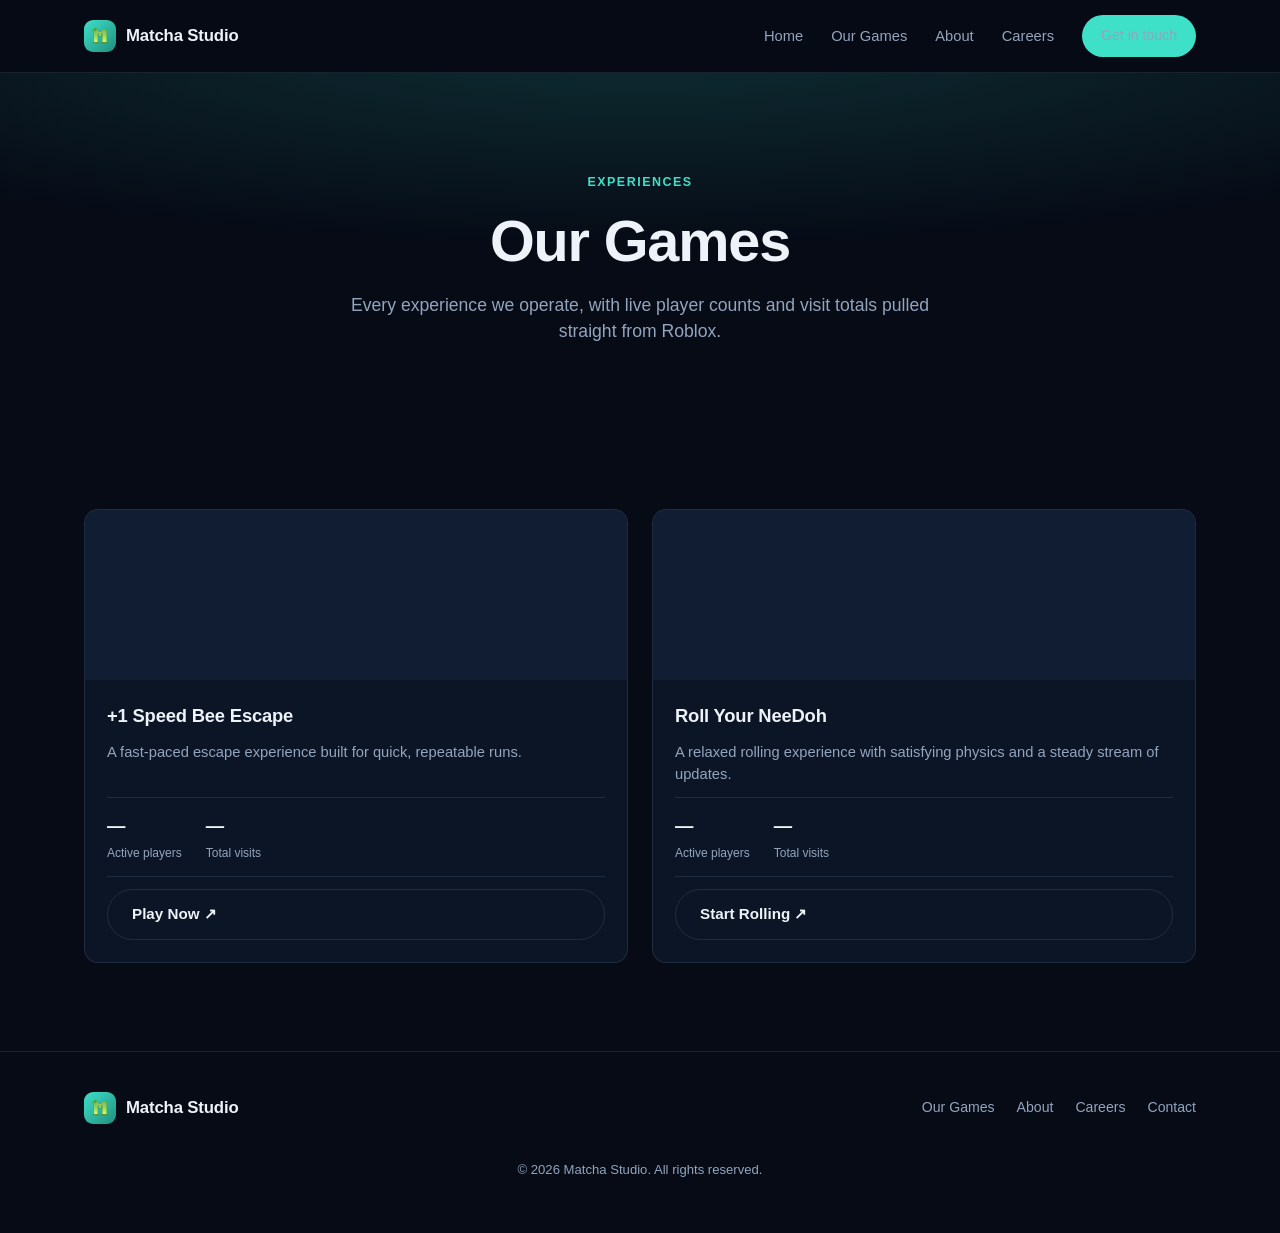
==== experiences.html @ d39cd4ac "Add files via upload" ====
<!DOCTYPE html>
<html lang="en">
<head>
<meta charset="UTF-8" />
<meta name="viewport" content="width=device-width, initial-scale=1" />
<title>Our Games — Matcha Studio</title>
<link rel="stylesheet" href="css/style.css" />
</head>
<body>

<nav class="navbar">
  <div class="container">
    <a href="index.html" class="brand">
      <img src="images/logo.png" class="brand__mark" alt="Matcha Studio logo">
      Matcha Studio
    </a>
    <ul class="nav-links">
      <li><a href="index.html">Home</a></li>
      <li><a href="experiences.html">Our Games</a></li>
      <li><a href="index.html#about">About</a></li>
      <li><a href="index.html#careers">Careers</a></li>
      <li><a href="index.html#contact" class="btn btn--primary">Get in touch</a></li>
    </ul>
    <button class="nav-toggle" aria-label="Toggle menu">☰</button>
  </div>
</nav>

<header class="hero" style="padding-bottom: 40px;">
  <div class="container">
    <span class="eyebrow">Experiences</span>
    <h1>Our Games</h1>
    <p class="lead">Every experience we operate, with live player counts and visit totals pulled straight from Roblox.</p>
  </div>
</header>

<section>
  <div class="container">
    <!-- No number on data-games-grid = show every game in games-config.js -->
    <div class="games-grid" data-games-grid=""></div>
  </div>
</section>

<footer>
  <div class="container">
    <a href="index.html" class="brand">
      <img src="images/logo.png" class="brand__mark" alt="Matcha Studio logo">
      Matcha Studio
    </a>
    <ul class="footer-links">
      <li><a href="experiences.html">Our Games</a></li>
      <li><a href="index.html#about">About</a></li>
      <li><a href="index.html#careers">Careers</a></li>
      <li><a href="index.html#contact">Contact</a></li>
    </ul>
    <p class="footer-note">© 2026 Matcha Studio. All rights reserved.</p>
  </div>
</footer>

<script src="js/games-config.js"></script>
<script src="js/main.js"></script>
</body>
</html>
---- css/style.css ----
:root {
  --bg: #060b16;
  --bg-elevated: #0c1526;
  --border: rgba(148, 180, 220, 0.14);
  --text: #eef3fa;
  --text-muted: #93a4bd;
  --accent: #3ee0c8;
  --accent-dim: #1f8f7f;
  --accent-soft: rgba(62, 224, 200, 0.12);
  --radius: 14px;
  --max-width: 1160px;
  font-size: 16px;
}

* { box-sizing: border-box; }

html { scroll-behavior: smooth; }

body {
  margin: 0;
  background: var(--bg);
  color: var(--text);
  font-family: "Inter", -apple-system, BlinkMacSystemFont, "Segoe UI", sans-serif;
  line-height: 1.5;
}

img { max-width: 100%; display: block; }

a { color: inherit; }

.container {
  max-width: var(--max-width);
  margin: 0 auto;
  padding: 0 24px;
}

/* ---------- Navbar ---------- */

.navbar {
  position: sticky;
  top: 0;
  z-index: 50;
  background: rgba(6, 11, 22, 0.85);
  backdrop-filter: blur(10px);
  border-bottom: 1px solid var(--border);
}

.navbar .container {
  display: flex;
  align-items: center;
  justify-content: space-between;
  height: 72px;
}

.brand {
  display: flex;
  align-items: center;
  gap: 10px;
  font-weight: 700;
  font-size: 1.05rem;
  text-decoration: none;
  letter-spacing: -0.01em;
}

.brand__mark {
  width: 32px;
  height: 32px;
  border-radius: 9px;
  background: linear-gradient(135deg, var(--accent), var(--accent-dim));
  object-fit: cover;
}

.nav-links {
  display: flex;
  align-items: center;
  gap: 28px;
  list-style: none;
  margin: 0;
  padding: 0;
}

.nav-links a {
  text-decoration: none;
  color: var(--text-muted);
  font-size: 0.92rem;
  font-weight: 500;
  transition: color 0.15s ease;
}

.nav-links a:hover { color: var(--text); }

.nav-links .btn { padding: 9px 18px; font-size: 0.88rem; }

.nav-toggle {
  display: none;
  background: none;
  border: 1px solid var(--border);
  border-radius: 8px;
  color: var(--text);
  width: 40px;
  height: 40px;
  font-size: 1.2rem;
  cursor: pointer;
}

/* ---------- Buttons ---------- */

.btn {
  display: inline-flex;
  align-items: center;
  gap: 8px;
  padding: 13px 24px;
  border-radius: 999px;
  font-weight: 600;
  font-size: 0.95rem;
  text-decoration: none;
  border: 1px solid transparent;
  cursor: pointer;
  transition: transform 0.15s ease, opacity 0.15s ease;
}

.btn:hover { transform: translateY(-1px); }

.btn--primary {
  background: var(--accent);
  color: #04211c;
}

.btn--secondary {
  background: transparent;
  border-color: var(--border);
  color: var(--text);
}

.btn--secondary:hover { border-color: var(--accent); }

/* ---------- Hero ---------- */

.hero {
  position: relative;
  padding: 96px 0 64px;
  background:
    radial-gradient(ellipse 80% 60% at 50% -10%, rgba(62, 224, 200, 0.16), transparent),
    var(--bg);
  overflow: hidden;
}

.hero .container {
  position: relative;
  z-index: 1;
  text-align: center;
}

.eyebrow {
  display: inline-block;
  color: var(--accent);
  text-transform: uppercase;
  letter-spacing: 0.12em;
  font-size: 0.78rem;
  font-weight: 700;
  margin-bottom: 18px;
}

.hero h1 {
  font-size: clamp(2.2rem, 5vw, 3.6rem);
  line-height: 1.08;
  letter-spacing: -0.02em;
  margin: 0 0 20px;
}

.hero p.lead {
  max-width: 620px;
  margin: 0 auto 36px;
  color: var(--text-muted);
  font-size: 1.1rem;
}

.hero-ctas {
  display: flex;
  gap: 14px;
  justify-content: center;
  flex-wrap: wrap;
  margin-bottom: 72px;
}

/* ---------- Stats bar ---------- */

.stats-bar {
  display: grid;
  grid-template-columns: repeat(3, 1fr);
  gap: 1px;
  background: var(--border);
  border: 1px solid var(--border);
  border-radius: var(--radius);
  overflow: hidden;
  max-width: 780px;
  margin: 0 auto;
}

.stats-bar__label {
  grid-column: 1 / -1;
  background: var(--bg-elevated);
  padding: 14px 0 6px;
  font-size: 0.78rem;
  text-transform: uppercase;
  letter-spacing: 0.1em;
  color: var(--text-muted);
}

.stat {
  background: var(--bg-elevated);
  padding: 8px 20px 28px;
}

.stat-value {
  display: block;
  font-size: clamp(1.6rem, 4vw, 2.2rem);
  font-weight: 800;
  color: var(--accent);
  letter-spacing: -0.02em;
  min-height: 1.2em;
}

.stat-fade-in { animation: fadeIn 0.5s ease; }

@keyframes fadeIn {
  from { opacity: 0; transform: translateY(4px); }
  to { opacity: 1; transform: translateY(0); }
}

.stat-label {
  display: block;
  font-size: 0.85rem;
  color: var(--text-muted);
  margin-top: 4px;
}

@media (prefers-reduced-motion: reduce) {
  .stat-fade-in { animation: none; }
  html { scroll-behavior: auto; }
}

/* ---------- Section shell ---------- */

section { padding: 88px 0; }

.section-head {
  max-width: 640px;
  margin: 0 auto 48px;
  text-align: center;
}

.section-head .eyebrow { display: block; margin-bottom: 12px; }

.section-head h2 {
  font-size: clamp(1.8rem, 3.4vw, 2.4rem);
  letter-spacing: -0.01em;
  margin: 0 0 14px;
}

.section-head p {
  color: var(--text-muted);
  font-size: 1.02rem;
}

/* ---------- Game cards ---------- */

.games-grid {
  display: grid;
  grid-template-columns: repeat(auto-fit, minmax(300px, 1fr));
  gap: 24px;
}

.game-card {
  background: var(--bg-elevated);
  border: 1px solid var(--border);
  border-radius: var(--radius);
  overflow: hidden;
  display: flex;
  flex-direction: column;
  transition: border-color 0.15s ease, transform 0.15s ease;
}

.game-card:hover {
  border-color: var(--accent);
  transform: translateY(-3px);
}

.game-card__image {
  height: 170px;
  background-size: cover;
  background-position: center;
  background-color: #101d33;
}

.game-card__body {
  padding: 22px;
  display: flex;
  flex-direction: column;
  gap: 12px;
  flex: 1;
}

.game-card__body h3 {
  margin: 0;
  font-size: 1.15rem;
  letter-spacing: -0.01em;
}

.game-card__body p {
  margin: 0;
  color: var(--text-muted);
  font-size: 0.92rem;
  flex: 1;
}

.game-card__stats {
  display: flex;
  gap: 24px;
  padding: 14px 0;
  border-top: 1px solid var(--border);
  border-bottom: 1px solid var(--border);
}

.game-card__stats .stat-value {
  font-size: 1.15rem;
  color: var(--text);
}

.game-card__stats .stat-label {
  font-size: 0.75rem;
}

.section-cta { text-align: center; margin-top: 44px; }

/* ---------- About / services grid ---------- */

.cards-grid {
  display: grid;
  grid-template-columns: repeat(auto-fit, minmax(240px, 1fr));
  gap: 20px;
}

.info-card {
  background: var(--bg-elevated);
  border: 1px solid var(--border);
  border-radius: var(--radius);
  padding: 26px;
}

.info-card h3 {
  margin: 0 0 10px;
  font-size: 1.05rem;
}

.info-card p {
  margin: 0;
  color: var(--text-muted);
  font-size: 0.92rem;
}

/* ---------- Careers ---------- */

.roles-list {
  display: flex;
  flex-wrap: wrap;
  gap: 10px;
  justify-content: center;
  max-width: 760px;
  margin: 0 auto 40px;
}

.role-pill {
  border: 1px solid var(--border);
  border-radius: 999px;
  padding: 8px 16px;
  font-size: 0.85rem;
  color: var(--text-muted);
}

/* ---------- Contact form ---------- */

.contact-form {
  max-width: 640px;
  margin: 0 auto;
  display: grid;
  gap: 16px;
}

.form-row { display: grid; gap: 16px; grid-template-columns: 1fr 1fr; }

label {
  display: block;
  font-size: 0.85rem;
  color: var(--text-muted);
  margin-bottom: 6px;
}

input, select, textarea {
  width: 100%;
  background: var(--bg-elevated);
  border: 1px solid var(--border);
  border-radius: 10px;
  padding: 12px 14px;
  color: var(--text);
  font-family: inherit;
  font-size: 0.95rem;
}

input:focus, select:focus, textarea:focus {
  outline: 2px solid var(--accent);
  outline-offset: 1px;
}

textarea { resize: vertical; min-height: 110px; }

/* ---------- Footer ---------- */

footer {
  border-top: 1px solid var(--border);
  padding: 40px 0;
}

footer .container {
  display: flex;
  flex-wrap: wrap;
  gap: 20px;
  align-items: center;
  justify-content: space-between;
}

.footer-links {
  display: flex;
  gap: 22px;
  list-style: none;
  margin: 0;
  padding: 0;
  font-size: 0.88rem;
  color: var(--text-muted);
}

.footer-links a { text-decoration: none; }
.footer-links a:hover { color: var(--text); }

.footer-note {
  width: 100%;
  text-align: center;
  color: var(--text-muted);
  font-size: 0.82rem;
  margin-top: 16px;
}

/* ---------- Responsive ---------- */

@media (max-width: 760px) {
  .nav-links {
    position: absolute;
    top: 72px;
    left: 0;
    right: 0;
    background: var(--bg);
    border-bottom: 1px solid var(--border);
    flex-direction: column;
    align-items: flex-start;
    padding: 20px 24px;
    display: none;
    gap: 16px;
  }
  .nav-links--open { display: flex; }
  .nav-toggle { display: block; }
  .form-row { grid-template-columns: 1fr; }
  .stats-bar { grid-template-columns: 1fr; }
}
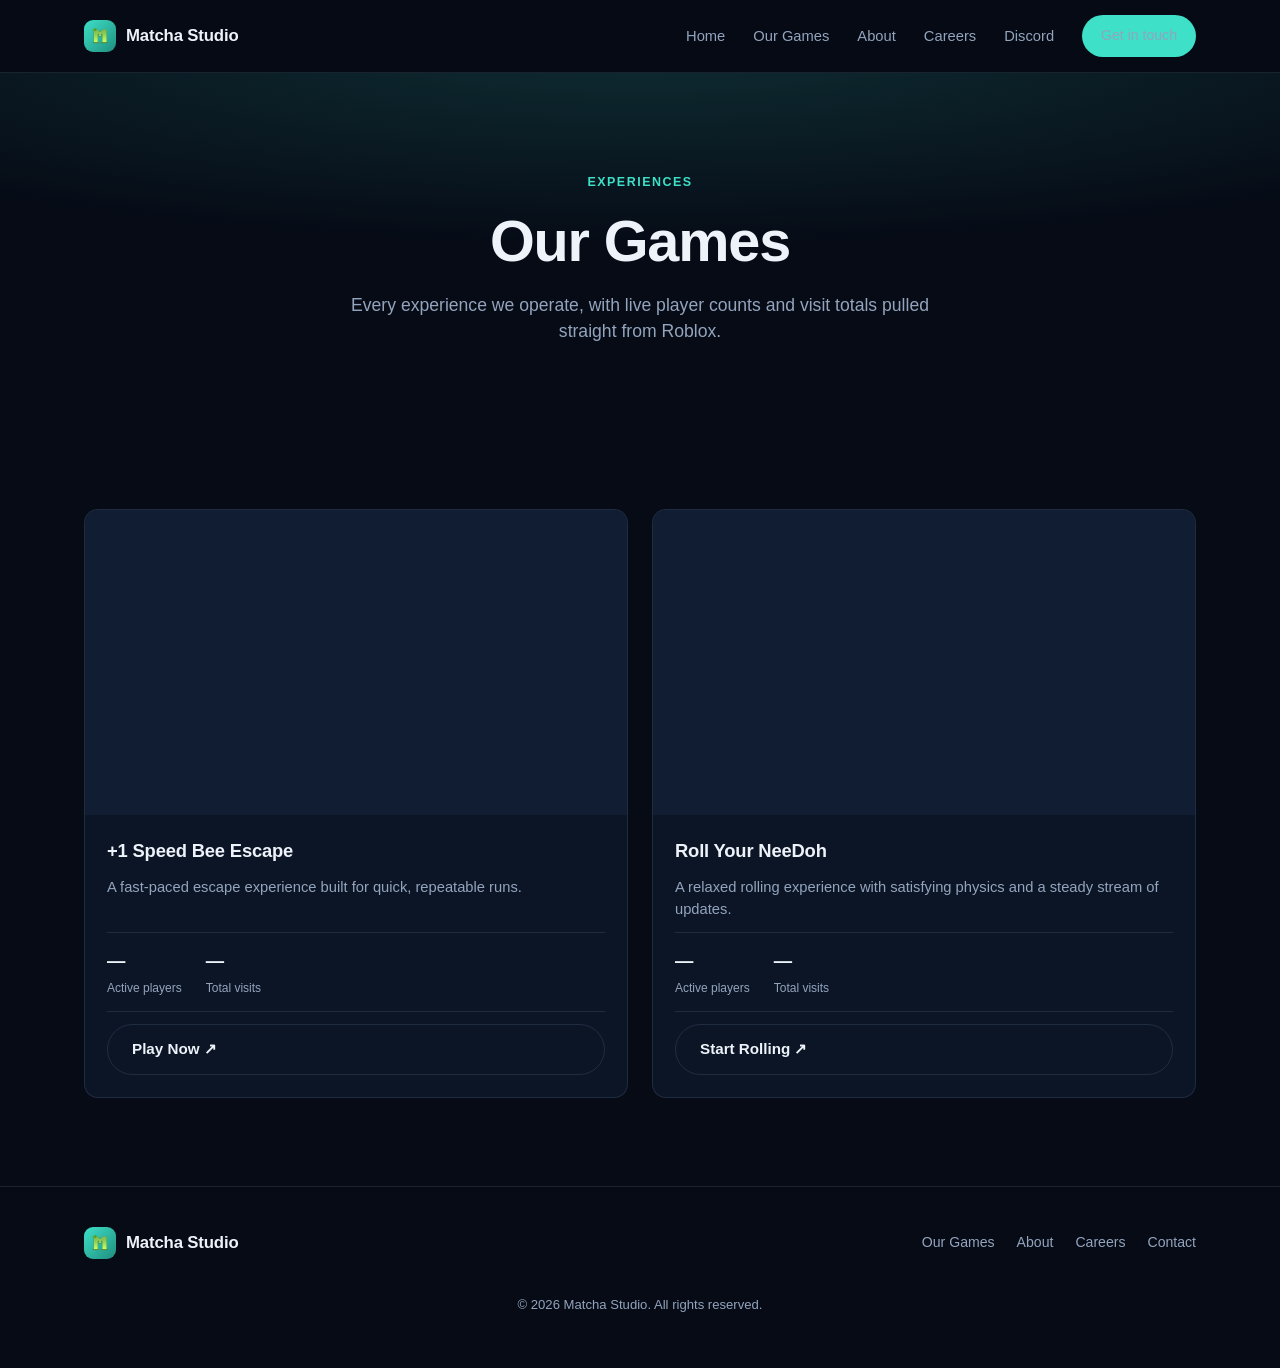
==== commit 3d8f8ac5: "Add files via upload" ====
--- a/experiences.html
+++ b/experiences.html
@@ -10,16 +10,17 @@
 
 <nav class="navbar">
   <div class="container">
-    <a href="index.html" class="brand">
+    <a href="/" class="brand">
       <img src="images/logo.png" class="brand__mark" alt="Matcha Studio logo">
       Matcha Studio
     </a>
     <ul class="nav-links">
-      <li><a href="index.html">Home</a></li>
-      <li><a href="experiences.html">Our Games</a></li>
-      <li><a href="index.html#about">About</a></li>
-      <li><a href="index.html#careers">Careers</a></li>
-      <li><a href="index.html#contact" class="btn btn--primary">Get in touch</a></li>
+      <li><a href="/">Home</a></li>
+      <li><a href="/experiences">Our Games</a></li>
+      <li><a href="/#about">About</a></li>
+      <li><a href="/#careers">Careers</a></li>
+      <li><a href="https://discord.gg/TQrd3wcyf7" target="_blank" rel="noopener">Discord</a></li>
+      <li><a href="/#contact" class="btn btn--primary">Get in touch</a></li>
     </ul>
     <button class="nav-toggle" aria-label="Toggle menu">☰</button>
   </div>
@@ -42,15 +43,15 @@
 
 <footer>
   <div class="container">
-    <a href="index.html" class="brand">
+    <a href="/" class="brand">
       <img src="images/logo.png" class="brand__mark" alt="Matcha Studio logo">
       Matcha Studio
     </a>
     <ul class="footer-links">
-      <li><a href="experiences.html">Our Games</a></li>
-      <li><a href="index.html#about">About</a></li>
-      <li><a href="index.html#careers">Careers</a></li>
-      <li><a href="index.html#contact">Contact</a></li>
+      <li><a href="/experiences">Our Games</a></li>
+      <li><a href="/#about">About</a></li>
+      <li><a href="/#careers">Careers</a></li>
+      <li><a href="/#contact">Contact</a></li>
     </ul>
     <p class="footer-note">© 2026 Matcha Studio. All rights reserved.</p>
   </div>
--- a/css/style.css
+++ b/css/style.css
@@ -287,7 +287,7 @@
 }
 
 .game-card__image {
-  height: 170px;
+  aspect-ratio: 16 / 9;
   background-size: cover;
   background-position: center;
   background-color: #101d33;
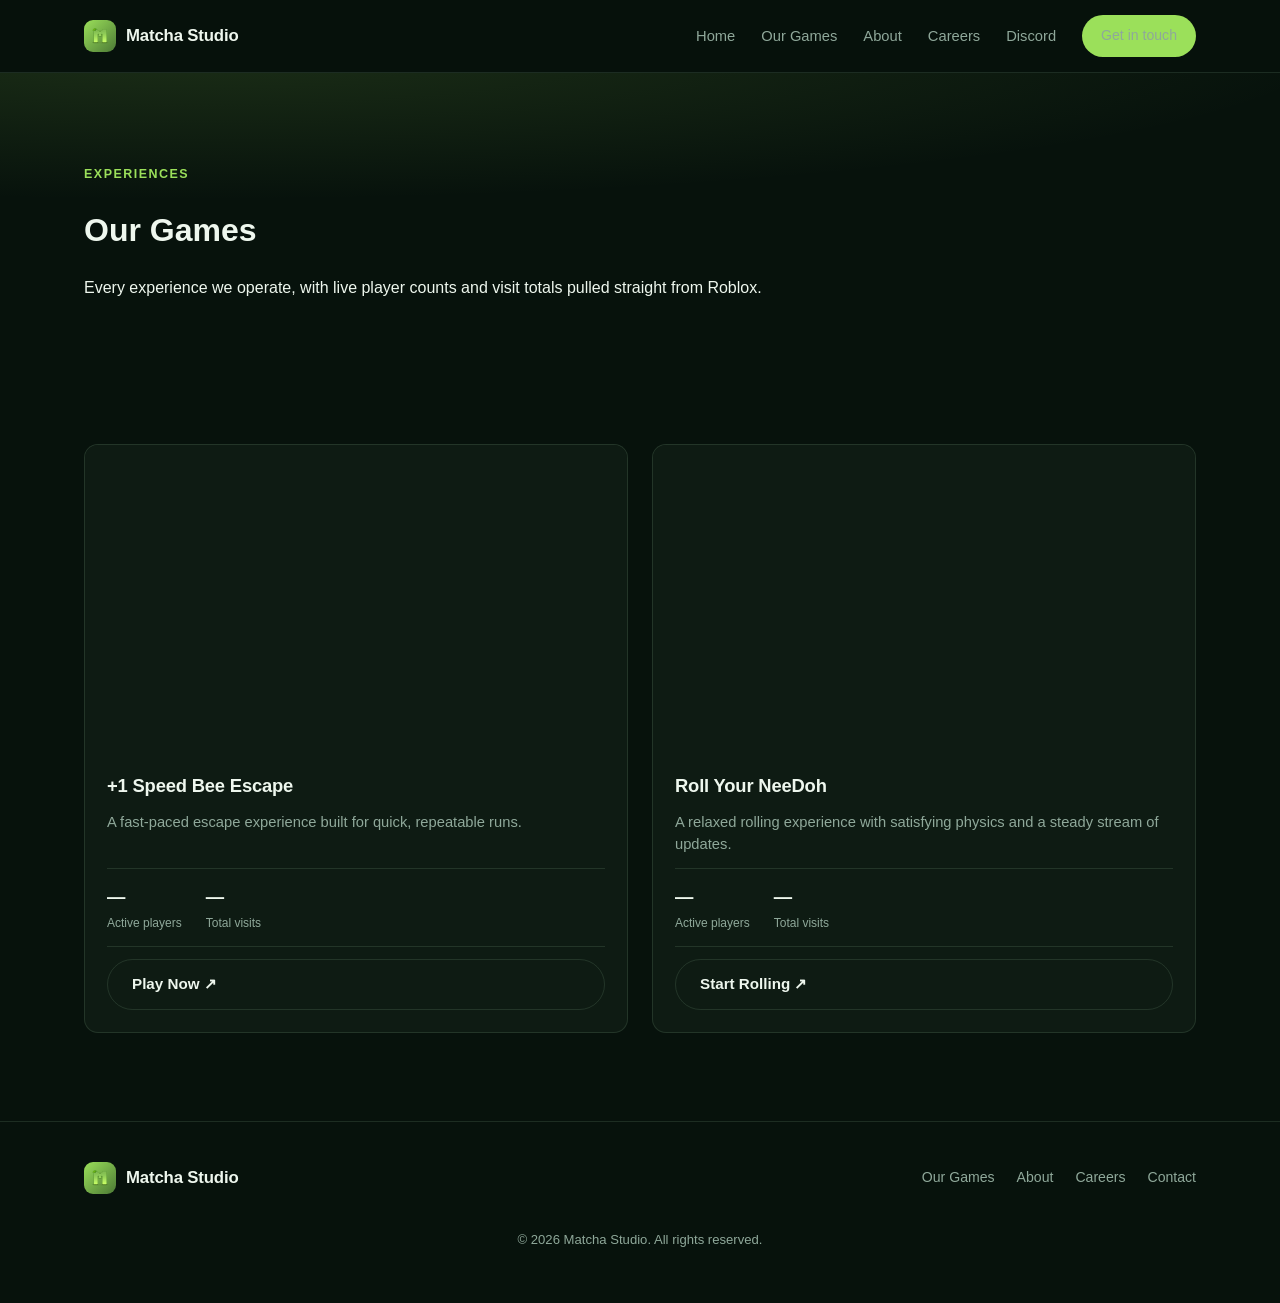
==== commit 2dd31ef8: "Add files via upload" ====
--- a/experiences.html
+++ b/experiences.html
@@ -7,6 +7,11 @@
 <link rel="stylesheet" href="css/style.css" />
 </head>
 <body>
+
+<div id="page-loader" class="page-loader">
+  <img src="images/logo.png" class="page-loader__logo" alt="Matcha Studio">
+  <div class="page-loader__spinner"></div>
+</div>
 
 <nav class="navbar">
   <div class="container">
--- a/css/style.css
+++ b/css/style.css
@@ -1,12 +1,13 @@
 :root {
-  --bg: #060b16;
-  --bg-elevated: #0c1526;
-  --border: rgba(148, 180, 220, 0.14);
-  --text: #eef3fa;
-  --text-muted: #93a4bd;
-  --accent: #3ee0c8;
-  --accent-dim: #1f8f7f;
-  --accent-soft: rgba(62, 224, 200, 0.12);
+  --bg: #07120c;
+  --bg-elevated: #0e1b13;
+  --border: rgba(160, 210, 170, 0.14);
+  --text: #eef7ee;
+  --text-muted: #8fa89a;
+  --accent: #9be05a;
+  --accent-dim: #4c7a35;
+  --accent-soft: rgba(155, 224, 90, 0.14);
+  --on-accent: #0b1a08;
   --radius: 14px;
   --max-width: 1160px;
   font-size: 16px;
@@ -40,7 +41,7 @@
   position: sticky;
   top: 0;
   z-index: 50;
-  background: rgba(6, 11, 22, 0.85);
+  background: rgba(7, 18, 12, 0.88);
   backdrop-filter: blur(10px);
   border-bottom: 1px solid var(--border);
 }
@@ -73,7 +74,7 @@
 .nav-links {
   display: flex;
   align-items: center;
-  gap: 28px;
+  gap: 26px;
   list-style: none;
   margin: 0;
   padding: 0;
@@ -123,7 +124,7 @@
 
 .btn--primary {
   background: var(--accent);
-  color: #04211c;
+  color: var(--on-accent);
 }
 
 .btn--secondary {
@@ -134,25 +135,48 @@
 
 .btn--secondary:hover { border-color: var(--accent); }
 
+/* ---------- Pulse / live indicators ---------- */
+
+.pulse-dot {
+  display: inline-block;
+  width: 7px;
+  height: 7px;
+  border-radius: 50%;
+  background: var(--accent);
+  box-shadow: 0 0 0 0 rgba(155, 224, 90, 0.6);
+  animation: pulse 2s infinite;
+  margin-right: 6px;
+  vertical-align: middle;
+}
+
+@keyframes pulse {
+  0% { box-shadow: 0 0 0 0 rgba(155, 224, 90, 0.55); }
+  70% { box-shadow: 0 0 0 8px rgba(155, 224, 90, 0); }
+  100% { box-shadow: 0 0 0 0 rgba(155, 224, 90, 0); }
+}
+
 /* ---------- Hero ---------- */
 
 .hero {
   position: relative;
-  padding: 96px 0 64px;
+  padding: 88px 0 56px;
   background:
-    radial-gradient(ellipse 80% 60% at 50% -10%, rgba(62, 224, 200, 0.16), transparent),
+    radial-gradient(ellipse 90% 55% at 15% -10%, rgba(155, 224, 90, 0.14), transparent),
     var(--bg);
   overflow: hidden;
 }
 
-.hero .container {
-  position: relative;
-  z-index: 1;
-  text-align: center;
-}
-
-.eyebrow {
-  display: inline-block;
+.hero-grid {
+  display: grid;
+  grid-template-columns: 1.15fr 0.85fr;
+  gap: 56px;
+  align-items: center;
+  margin-bottom: 56px;
+}
+
+.hero-copy .eyebrow {
+  display: inline-flex;
+  align-items: center;
   color: var(--accent);
   text-transform: uppercase;
   letter-spacing: 0.12em;
@@ -161,60 +185,135 @@
   margin-bottom: 18px;
 }
 
-.hero h1 {
-  font-size: clamp(2.2rem, 5vw, 3.6rem);
-  line-height: 1.08;
+.hero-copy h1 {
+  font-size: clamp(2.2rem, 4.6vw, 3.6rem);
+  line-height: 1.06;
   letter-spacing: -0.02em;
   margin: 0 0 20px;
 }
 
-.hero p.lead {
-  max-width: 620px;
-  margin: 0 auto 36px;
-  color: var(--text-muted);
-  font-size: 1.1rem;
+.hero-copy p.lead {
+  max-width: 520px;
+  margin: 0 0 32px;
+  color: var(--text-muted);
+  font-size: 1.08rem;
 }
 
 .hero-ctas {
   display: flex;
   gap: 14px;
+  flex-wrap: wrap;
+  margin-bottom: 28px;
+}
+
+.mini-stack {
+  display: flex;
+  align-items: center;
+  gap: 14px;
+}
+
+.mini-avatar {
+  width: 30px;
+  height: 30px;
+  border-radius: 50%;
+  background: var(--bg-elevated);
+  border: 2px solid var(--bg);
+  color: var(--accent);
+  font-size: 0.7rem;
+  font-weight: 700;
+  display: flex;
+  align-items: center;
   justify-content: center;
-  flex-wrap: wrap;
-  margin-bottom: 72px;
-}
-
-/* ---------- Stats bar ---------- */
-
-.stats-bar {
+  margin-left: -12px;
+}
+
+.mini-avatar:first-child { margin-left: 0; }
+
+.mini-stack p {
+  margin: 0;
+  color: var(--text-muted);
+  font-size: 0.88rem;
+}
+
+/* ---------- Live analytics card ---------- */
+
+.live-card {
+  background: var(--bg-elevated);
+  border: 1px solid var(--border);
+  border-radius: var(--radius);
+  padding: 24px;
+}
+
+.live-card__top {
+  display: flex;
+  justify-content: space-between;
+  align-items: center;
+  font-size: 0.82rem;
+  color: var(--text-muted);
+  margin-bottom: 18px;
+}
+
+.live-badge {
+  display: inline-flex;
+  align-items: center;
+  background: var(--accent-soft);
+  color: var(--accent);
+  padding: 4px 12px;
+  border-radius: 999px;
+  font-size: 0.72rem;
+  font-weight: 700;
+  text-transform: uppercase;
+  letter-spacing: 0.06em;
+}
+
+.live-card__value {
+  font-size: clamp(2.6rem, 5vw, 3.4rem);
+  font-weight: 800;
+  color: var(--text);
+  letter-spacing: -0.02em;
+  min-height: 1.2em;
+}
+
+.live-card__label {
+  margin: 4px 0 18px;
+  color: var(--text-muted);
+  font-size: 0.9rem;
+}
+
+.live-card__chart {
+  width: 100%;
+  height: 90px;
+  display: block;
+  margin-bottom: 14px;
+}
+
+.live-card__foot {
+  display: flex;
+  justify-content: space-between;
+  font-size: 0.78rem;
+  color: var(--text-muted);
+  border-top: 1px solid var(--border);
+  padding-top: 14px;
+}
+
+/* ---------- Stats row ---------- */
+
+.stats-row {
   display: grid;
   grid-template-columns: repeat(3, 1fr);
-  gap: 1px;
-  background: var(--border);
+  gap: 20px;
+}
+
+.stat-box {
+  background: var(--bg-elevated);
   border: 1px solid var(--border);
   border-radius: var(--radius);
-  overflow: hidden;
-  max-width: 780px;
-  margin: 0 auto;
-}
-
-.stats-bar__label {
-  grid-column: 1 / -1;
-  background: var(--bg-elevated);
-  padding: 14px 0 6px;
-  font-size: 0.78rem;
-  text-transform: uppercase;
-  letter-spacing: 0.1em;
-  color: var(--text-muted);
-}
-
-.stat {
-  background: var(--bg-elevated);
-  padding: 8px 20px 28px;
+  padding: 22px 24px;
 }
 
 .stat-value {
   display: block;
-  font-size: clamp(1.6rem, 4vw, 2.2rem);
+  font-size: clamp(1.6rem, 3.6vw, 2.1rem);
   font-weight: 800;
   color: var(--accent);
   letter-spacing: -0.02em;
@@ -237,6 +336,7 @@
 
 @media (prefers-reduced-motion: reduce) {
   .stat-fade-in { animation: none; }
+  .pulse-dot { animation: none; }
   html { scroll-behavior: auto; }
 }
 
@@ -251,6 +351,14 @@
 }
 
 .section-head .eyebrow { display: block; margin-bottom: 12px; }
+
+.eyebrow {
+  color: var(--accent);
+  text-transform: uppercase;
+  letter-spacing: 0.12em;
+  font-size: 0.78rem;
+  font-weight: 700;
+}
 
 .section-head h2 {
   font-size: clamp(1.8rem, 3.4vw, 2.4rem);
@@ -290,7 +398,7 @@
   aspect-ratio: 16 / 9;
   background-size: cover;
   background-position: center;
-  background-color: #101d33;
+  background-color: #0e1b13;
 }
 
 .game-card__body {
@@ -361,19 +469,49 @@
 
 /* ---------- Careers ---------- */
 
+.careers-grid {
+  display: grid;
+  grid-template-columns: 1fr 1fr;
+  gap: 56px;
+  align-items: start;
+}
+
+.careers-copy h2 { margin-top: 12px; }
+
+.careers-copy p {
+  color: var(--text-muted);
+  font-size: 1rem;
+}
+
+.careers-note {
+  color: var(--text) !important;
+  background: var(--bg-elevated);
+  border: 1px solid var(--border);
+  border-radius: 10px;
+  padding: 14px 16px;
+  font-size: 0.92rem !important;
+}
+
+.careers-copy .btn { margin-top: 18px; }
+
 .roles-list {
-  display: flex;
-  flex-wrap: wrap;
-  gap: 10px;
-  justify-content: center;
-  max-width: 760px;
-  margin: 0 auto 40px;
-}
-
-.role-pill {
-  border: 1px solid var(--border);
-  border-radius: 999px;
-  padding: 8px 16px;
+  border-top: 1px solid var(--border);
+}
+
+.role-row {
+  display: flex;
+  justify-content: space-between;
+  align-items: center;
+  padding: 16px 4px;
+  border-bottom: 1px solid var(--border);
+  font-weight: 600;
+  transition: padding-left 0.15s ease;
+}
+
+.role-row:hover { padding-left: 8px; }
+
+.role-tag {
+  font-weight: 500;
   font-size: 0.85rem;
   color: var(--text-muted);
 }
@@ -451,6 +589,11 @@
 }
 
 /* ---------- Responsive ---------- */
+
+@media (max-width: 900px) {
+  .hero-grid { grid-template-columns: 1fr; }
+  .careers-grid { grid-template-columns: 1fr; gap: 32px; }
+}
 
 @media (max-width: 760px) {
   .nav-links {
@@ -469,5 +612,56 @@
   .nav-links--open { display: flex; }
   .nav-toggle { display: block; }
   .form-row { grid-template-columns: 1fr; }
-  .stats-bar { grid-template-columns: 1fr; }
-}
+  .stats-row { grid-template-columns: 1fr; }
+}
+
+/* ---------- Page loader ---------- */
+
+.page-loader {
+  position: fixed;
+  inset: 0;
+  z-index: 999;
+  display: flex;
+  flex-direction: column;
+  align-items: center;
+  justify-content: center;
+  gap: 22px;
+  background: var(--bg);
+  transition: opacity 0.5s ease;
+}
+
+.page-loader--hidden {
+  opacity: 0;
+  pointer-events: none;
+}
+
+.page-loader__logo {
+  width: 52px;
+  height: 52px;
+  border-radius: 14px;
+  object-fit: cover;
+  animation: loaderPulse 1.6s ease-in-out infinite;
+}
+
+.page-loader__spinner {
+  width: 34px;
+  height: 34px;
+  border-radius: 50%;
+  border: 3px solid var(--border);
+  border-top-color: var(--accent);
+  animation: loaderSpin 0.9s linear infinite;
+}
+
+@keyframes loaderPulse {
+  0%, 100% { transform: scale(1); opacity: 1; }
+  50% { transform: scale(0.92); opacity: 0.75; }
+}
+
+@keyframes loaderSpin {
+  to { transform: rotate(360deg); }
+}
+
+@media (prefers-reduced-motion: reduce) {
+  .page-loader__logo { animation: none; }
+  .page-loader__spinner { animation: none; }
+}
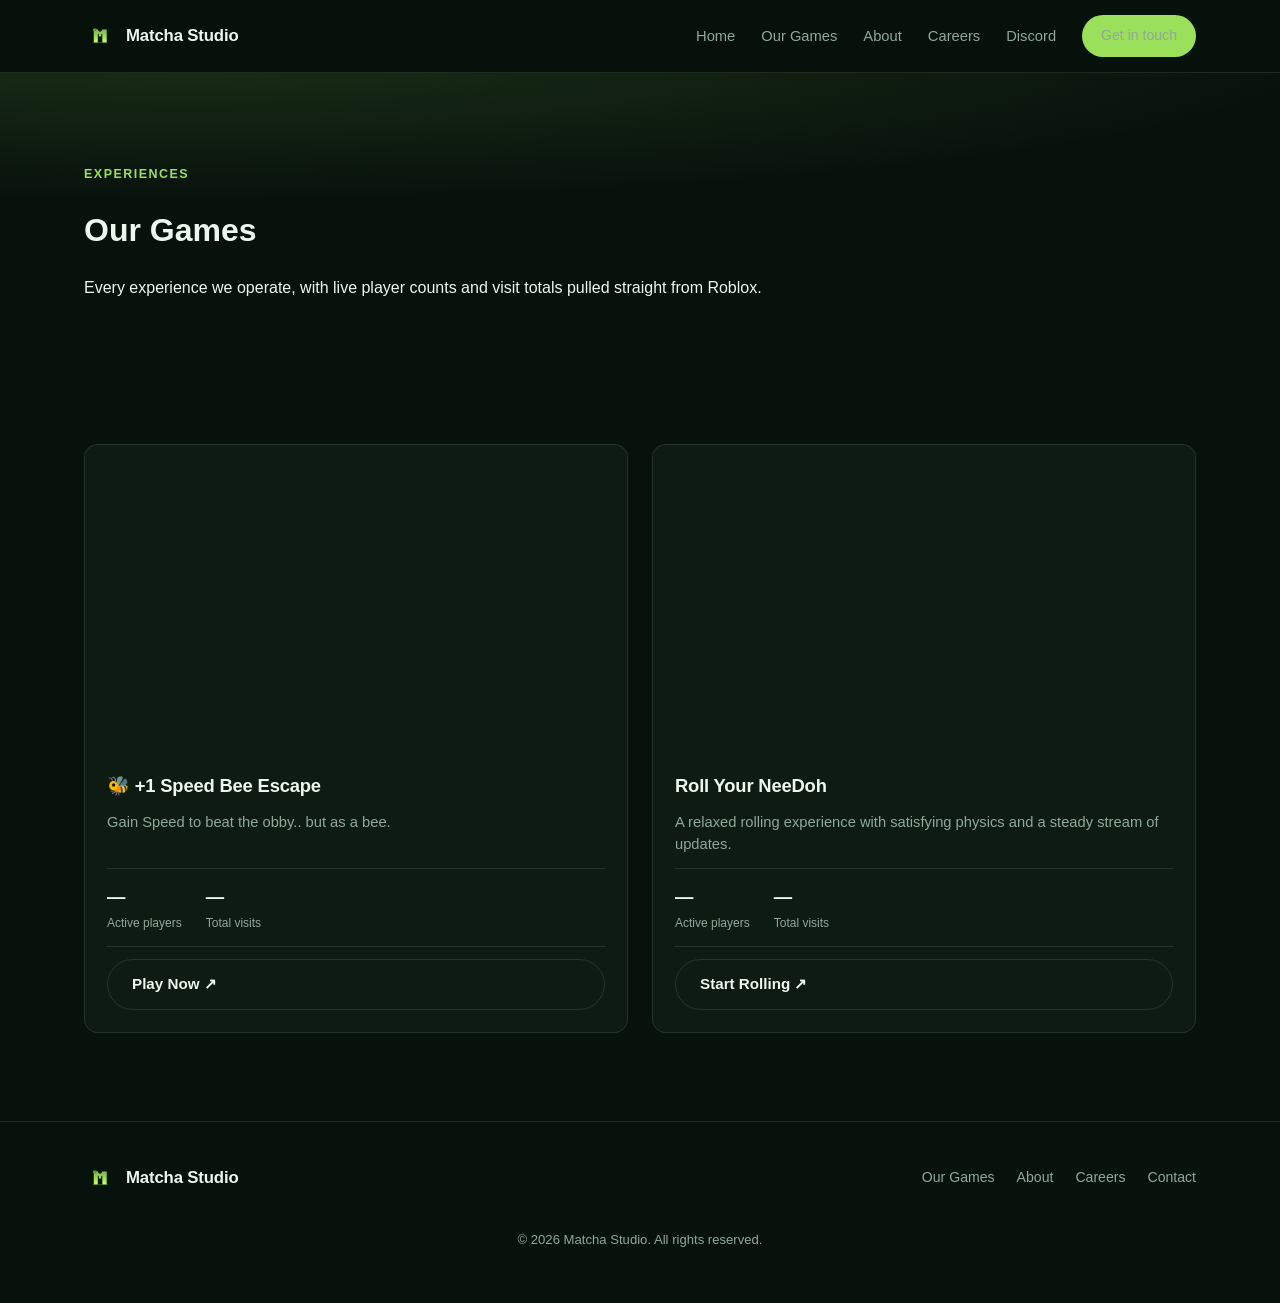
==== commit a760c620: "web" ====
--- a/experiences.html
+++ b/experiences.html
@@ -5,6 +5,7 @@
 <meta name="viewport" content="width=device-width, initial-scale=1" />
 <title>Our Games — Matcha Studio</title>
 <link rel="stylesheet" href="css/style.css" />
+<link rel="icon" type="image/png" href="images/logo.png" />
 </head>
 <body>
 
@@ -65,4 +66,4 @@
 <script src="js/games-config.js"></script>
 <script src="js/main.js"></script>
 </body>
-</html>
+</html>
--- a/css/style.css
+++ b/css/style.css
@@ -67,7 +67,6 @@
   width: 32px;
   height: 32px;
   border-radius: 9px;
-  background: linear-gradient(135deg, var(--accent), var(--accent-dim));
   object-fit: cover;
 }
 
@@ -551,6 +550,15 @@
 }
 
 textarea { resize: vertical; min-height: 110px; }
+
+.form-status {
+  margin: 0;
+  font-size: 0.9rem;
+  min-height: 1.2em;
+}
+
+.form-status--success { color: var(--accent); font-weight: 600; }
+.form-status--error { color: #e07a7a; }
 
 /* ---------- Footer ---------- */
 
@@ -664,4 +672,4 @@
 @media (prefers-reduced-motion: reduce) {
   .page-loader__logo { animation: none; }
   .page-loader__spinner { animation: none; }
-}
+}
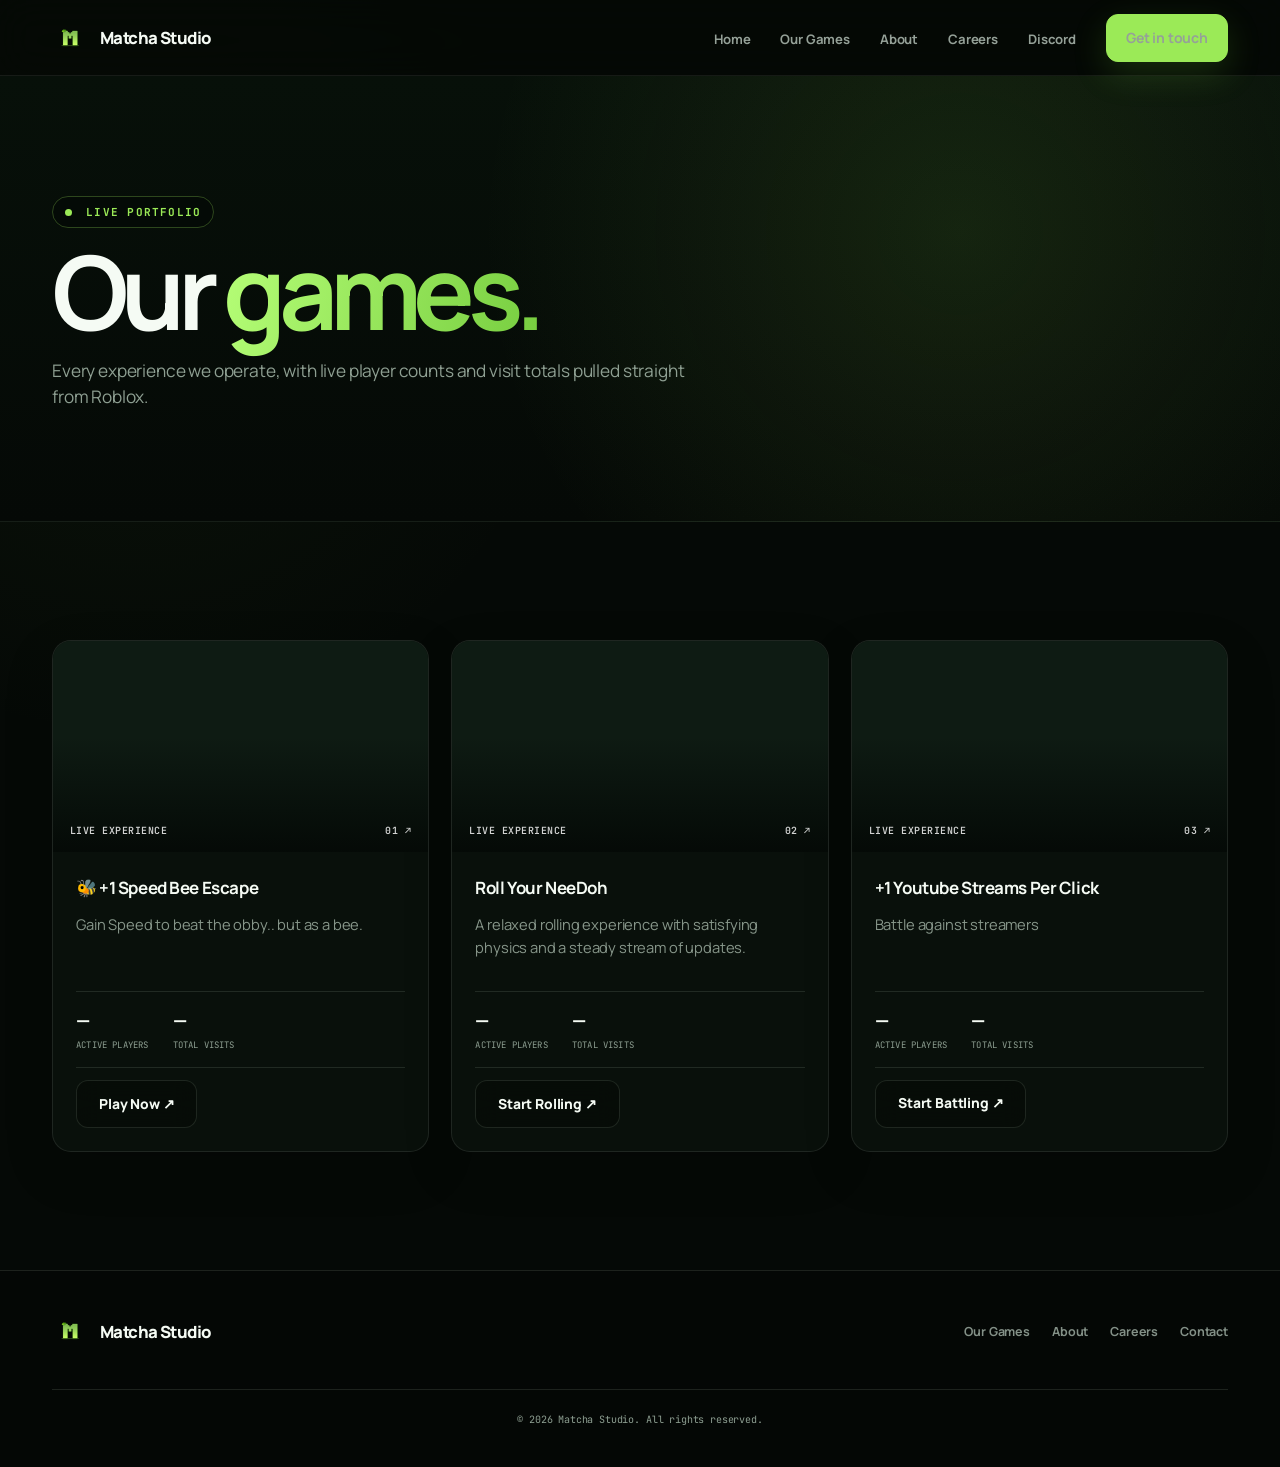
==== commit 57469c5e: "upd1" ====
--- a/experiences.html
+++ b/experiences.html
@@ -4,6 +4,9 @@
 <meta charset="UTF-8" />
 <meta name="viewport" content="width=device-width, initial-scale=1" />
 <title>Our Games — Matcha Studio</title>
+<link rel="preconnect" href="https://fonts.googleapis.com" />
+<link rel="preconnect" href="https://fonts.gstatic.com" crossorigin />
+<link href="https://fonts.googleapis.com/css2?family=JetBrains+Mono:wght@500;600&family=Manrope:wght@400;500;600;700;800&display=swap" rel="stylesheet" />
 <link rel="stylesheet" href="css/style.css" />
 <link rel="icon" type="image/png" href="images/logo.png" />
 </head>
@@ -28,14 +31,14 @@
       <li><a href="https://discord.gg/TQrd3wcyf7" target="_blank" rel="noopener">Discord</a></li>
       <li><a href="/#contact" class="btn btn--primary">Get in touch</a></li>
     </ul>
-    <button class="nav-toggle" aria-label="Toggle menu">☰</button>
+    <button class="nav-toggle" aria-label="Toggle menu" aria-expanded="false">☰</button>
   </div>
 </nav>
 
-<header class="hero" style="padding-bottom: 40px;">
+<header class="hero page-hero">
   <div class="container">
-    <span class="eyebrow">Experiences</span>
-    <h1>Our Games</h1>
+    <span class="eyebrow"><span class="pulse-dot"></span> Live portfolio</span>
+    <h1>Our <span>games.</span></h1>
     <p class="lead">Every experience we operate, with live player counts and visit totals pulled straight from Roblox.</p>
   </div>
 </header>
@@ -66,4 +69,4 @@
 <script src="js/games-config.js"></script>
 <script src="js/main.js"></script>
 </body>
-</html>+</html>
--- a/css/style.css
+++ b/css/style.css
@@ -165,6 +165,64 @@
   overflow: hidden;
 }
 
+.hero > .container {
+  position: relative;
+  z-index: 2;
+}
+
+.hero-mosaic {
+  position: absolute;
+  z-index: 0;
+  inset: -70px -90px;
+  display: grid;
+  align-content: start;
+  gap: 16px;
+  transform: rotate(-2deg) scale(1.04);
+  pointer-events: none;
+}
+
+.hero-mosaic__row {
+  display: flex;
+  width: max-content;
+  gap: 16px;
+  animation: heroMosaicLeft var(--mosaic-duration, 58s) linear infinite;
+  will-change: transform;
+}
+
+.hero-mosaic__row:nth-child(even) {
+  animation-name: heroMosaicRight;
+}
+
+.hero-mosaic__tile {
+  width: clamp(230px, 25vw, 360px);
+  aspect-ratio: 16 / 9;
+  flex: 0 0 auto;
+  border: 1px solid rgba(238, 247, 238, 0.16);
+  border-radius: 18px;
+  background-position: center;
+  background-size: cover;
+  box-shadow: 0 16px 38px rgba(0, 0, 0, 0.34);
+}
+
+.hero-mosaic__shade {
+  position: absolute;
+  z-index: 1;
+  inset: 0;
+  background:
+    radial-gradient(circle at 72% 45%, rgba(7, 18, 12, 0.34), rgba(7, 18, 12, 0.78) 46%, rgba(7, 18, 12, 0.94) 82%),
+    linear-gradient(180deg, rgba(7, 18, 12, 0.5), rgba(7, 18, 12, 0.9));
+  pointer-events: none;
+}
+
+@keyframes heroMosaicLeft {
+  to { transform: translateX(calc(-50% - 8px)); }
+}
+
+@keyframes heroMosaicRight {
+  from { transform: translateX(calc(-50% - 8px)); }
+  to { transform: translateX(0); }
+}
+
 .hero-grid {
   display: grid;
   grid-template-columns: 1.15fr 0.85fr;
@@ -299,7 +357,7 @@
 
 .stats-row {
   display: grid;
-  grid-template-columns: repeat(3, 1fr);
+  grid-template-columns: repeat(4, 1fr);
   gap: 20px;
 }
 
@@ -336,6 +394,7 @@
 @media (prefers-reduced-motion: reduce) {
   .stat-fade-in { animation: none; }
   .pulse-dot { animation: none; }
+  .hero-mosaic__row { animation: none; }
   html { scroll-behavior: auto; }
 }
 
@@ -601,9 +660,19 @@
 @media (max-width: 900px) {
   .hero-grid { grid-template-columns: 1fr; }
   .careers-grid { grid-template-columns: 1fr; gap: 32px; }
+  .stats-row { grid-template-columns: repeat(2, 1fr); }
 }
 
 @media (max-width: 760px) {
+  .hero-mosaic {
+    inset: -35px -140px;
+    gap: 11px;
+  }
+  .hero-mosaic__row { gap: 11px; }
+  .hero-mosaic__tile {
+    width: 225px;
+    border-radius: 14px;
+  }
   .nav-links {
     position: absolute;
     top: 72px;
@@ -672,4 +741,428 @@
 @media (prefers-reduced-motion: reduce) {
   .page-loader__logo { animation: none; }
   .page-loader__spinner { animation: none; }
-}+}
+
+/* ============================================================
+   2026 visual refresh
+   A cleaner, editorial UI layered over the original components.
+   ============================================================ */
+
+:root {
+  --bg: #050906;
+  --bg-elevated: rgba(12, 22, 15, 0.92);
+  --surface: #0a110c;
+  --surface-soft: rgba(255, 255, 255, 0.035);
+  --border: rgba(224, 255, 226, 0.11);
+  --border-strong: rgba(155, 224, 90, 0.28);
+  --text: #f5fbf4;
+  --text-muted: #8e9f92;
+  --accent: #9bea57;
+  --accent-bright: #b7ff78;
+  --accent-soft: rgba(155, 234, 87, 0.12);
+  --on-accent: #081006;
+  --radius: 18px;
+  --max-width: 1240px;
+}
+
+::selection { background: var(--accent); color: var(--on-accent); }
+
+body {
+  min-width: 320px;
+  background:
+    radial-gradient(circle at 10% 20%, rgba(86, 148, 49, 0.07), transparent 28rem),
+    var(--bg);
+  font-family: "Manrope", "Inter", -apple-system, BlinkMacSystemFont, "Segoe UI", sans-serif;
+  letter-spacing: -0.01em;
+}
+
+.container { padding-inline: 32px; }
+
+.navbar {
+  height: 76px;
+  background: rgba(5, 9, 6, 0.82);
+  border-bottom-color: rgba(255, 255, 255, 0.07);
+  backdrop-filter: blur(18px) saturate(140%);
+}
+
+.navbar .container { height: 76px; }
+
+.brand { gap: 12px; font-weight: 800; letter-spacing: -0.035em; }
+.brand__mark { width: 36px; height: 36px; border-radius: 11px; }
+
+.nav-links { gap: 30px; }
+.nav-links a { color: #95a198; font-size: 0.82rem; font-weight: 700; }
+.nav-links a:not(.btn) { position: relative; }
+.nav-links a:not(.btn)::after {
+  position: absolute;
+  right: 0;
+  bottom: -9px;
+  left: 0;
+  height: 1px;
+  background: var(--accent);
+  content: "";
+  transform: scaleX(0);
+  transform-origin: right;
+  transition: transform 0.25s ease;
+}
+.nav-links a:not(.btn):hover::after { transform: scaleX(1); transform-origin: left; }
+.nav-links .btn { padding: 10px 19px; }
+
+.btn {
+  min-height: 48px;
+  padding: 0 22px;
+  border-radius: 12px;
+  font-size: 0.86rem;
+  font-weight: 800;
+  box-shadow: none;
+}
+.btn:hover { transform: translateY(-2px); }
+.btn--primary {
+  border-color: var(--accent);
+  background: var(--accent);
+  box-shadow: 0 12px 34px rgba(115, 209, 56, 0.18);
+}
+.btn--primary:hover { background: var(--accent-bright); border-color: var(--accent-bright); }
+.btn--secondary { background: rgba(5, 9, 6, 0.48); backdrop-filter: blur(12px); }
+.btn--secondary:hover { background: var(--accent-soft); }
+
+.hero {
+  min-height: calc(100svh - 76px);
+  padding: 104px 0 50px;
+  border-bottom: 1px solid rgba(255, 255, 255, 0.06);
+  background: var(--bg);
+}
+
+.hero-mosaic { inset: -85px -110px; gap: 14px; opacity: 0.78; transform: rotate(-1.7deg) scale(1.035); }
+.hero-mosaic__row { gap: 14px; }
+.hero-mosaic__tile {
+  width: clamp(250px, 27vw, 410px);
+  border-color: rgba(255, 255, 255, 0.12);
+  border-radius: 22px;
+  filter: saturate(0.82) contrast(1.04);
+}
+.hero-mosaic__shade {
+  background:
+    radial-gradient(circle at 67% 44%, rgba(4, 8, 5, 0.38), rgba(4, 8, 5, 0.72) 45%, rgba(4, 8, 5, 0.97) 88%),
+    linear-gradient(180deg, rgba(4, 8, 5, 0.28), rgba(4, 8, 5, 0.88));
+}
+@keyframes heroMosaicLeft { to { transform: translateX(calc(-50% - 7px)); } }
+@keyframes heroMosaicRight { from { transform: translateX(calc(-50% - 7px)); } to { transform: translateX(0); } }
+
+.hero-grid { grid-template-columns: 1.1fr 0.9fr; gap: clamp(42px, 6vw, 86px); margin-bottom: 58px; }
+.hero-grid > * { min-width: 0; }
+
+.hero-copy .eyebrow,
+.page-hero .eyebrow {
+  width: max-content;
+  padding: 8px 12px;
+  border: 1px solid var(--border-strong);
+  border-radius: 999px;
+  background: rgba(5, 9, 6, 0.58);
+  font-family: "JetBrains Mono", monospace;
+  font-size: 0.69rem;
+  backdrop-filter: blur(12px);
+}
+
+.hero-copy h1 {
+  max-width: 760px;
+  margin: 0 0 24px;
+  font-size: clamp(3rem, 5.35vw, 5.4rem);
+  font-weight: 800;
+  line-height: 0.98;
+  letter-spacing: -0.065em;
+}
+
+.hero-copy h1 span,
+.page-hero h1 span {
+  color: var(--accent);
+  background: linear-gradient(105deg, var(--accent-bright), #76cd3f);
+  background-clip: text;
+  -webkit-background-clip: text;
+  -webkit-text-fill-color: transparent;
+}
+
+.hero-copy p.lead { max-width: 600px; color: #a8b4aa; font-size: 1.08rem; line-height: 1.72; }
+.hero-ctas { margin-bottom: 34px; }
+.mini-stack { gap: 12px; }
+.mini-avatar { border-color: rgba(5, 9, 6, 0.8); background: #0e1c12; }
+.mini-stack p { color: #a0ada2; }
+
+.live-card {
+  position: relative;
+  min-height: 355px;
+  padding: 27px;
+  overflow: hidden;
+  border-color: rgba(155, 234, 87, 0.23);
+  border-radius: 22px;
+  background: linear-gradient(145deg, rgba(13, 28, 17, 0.94), rgba(7, 13, 9, 0.94));
+  box-shadow: 0 28px 70px rgba(0, 0, 0, 0.4), inset 0 1px rgba(255, 255, 255, 0.04);
+  backdrop-filter: blur(22px);
+}
+.live-card::before {
+  position: absolute;
+  top: -100px;
+  right: -80px;
+  width: 260px;
+  height: 260px;
+  border-radius: 50%;
+  background: rgba(136, 225, 77, 0.1);
+  content: "";
+  filter: blur(12px);
+  pointer-events: none;
+}
+.live-card__top { position: relative; font-family: "JetBrains Mono", monospace; font-size: 0.68rem; }
+.live-badge { padding: 6px 11px; font-size: 0.64rem; }
+.live-card__value { font-size: clamp(3.4rem, 6vw, 5.2rem); line-height: 1; letter-spacing: -0.07em; }
+.live-card__label { margin-top: 9px; }
+.live-card__chart { height: 100px; margin-top: 10px; }
+.live-card__foot { font-family: "JetBrains Mono", monospace; font-size: 0.66rem; }
+
+.stats-row {
+  gap: 0;
+  overflow: hidden;
+  border: 1px solid var(--border-strong);
+  border-radius: 18px;
+  background: rgba(7, 14, 9, 0.82);
+  box-shadow: 0 22px 55px rgba(0, 0, 0, 0.25);
+  backdrop-filter: blur(18px);
+}
+.stat-box {
+  min-width: 0;
+  padding: 24px 26px;
+  border: 0;
+  border-right: 1px solid var(--border);
+  border-radius: 0;
+  background: transparent;
+}
+.stat-box:last-child { border-right: 0; }
+.stat-value { color: var(--accent-bright); font-size: clamp(1.65rem, 3vw, 2.25rem); letter-spacing: -0.05em; }
+.stat-label { font-family: "JetBrains Mono", monospace; font-size: 0.65rem; letter-spacing: 0.02em; text-transform: uppercase; }
+
+.capability-strip {
+  position: relative;
+  z-index: 3;
+  overflow: hidden;
+  border-bottom: 1px solid var(--border);
+  background: #080e0a;
+}
+.capability-strip__track {
+  display: flex;
+  align-items: center;
+  width: max-content;
+  min-height: 58px;
+  animation: capabilityMarquee 34s linear infinite;
+  will-change: transform;
+}
+.capability-strip span {
+  padding-inline: 27px;
+  color: #9eaca1;
+  font-family: "JetBrains Mono", monospace;
+  font-size: 0.68rem;
+  font-weight: 600;
+  letter-spacing: 0.08em;
+  text-transform: uppercase;
+  white-space: nowrap;
+}
+.capability-strip i { width: 5px; height: 5px; border-radius: 50%; background: var(--accent); box-shadow: 0 0 12px var(--accent); }
+@keyframes capabilityMarquee { to { transform: translateX(-50%); } }
+
+section { position: relative; padding: 118px 0; }
+#experiences-preview, #careers { background: rgba(255, 255, 255, 0.012); }
+#about, #contact { border-top: 1px solid rgba(255, 255, 255, 0.055); border-bottom: 1px solid rgba(255, 255, 255, 0.055); }
+
+.section-head { max-width: 780px; margin: 0 0 56px; text-align: left; }
+.section-head .eyebrow, .eyebrow {
+  font-family: "JetBrains Mono", monospace;
+  font-size: 0.68rem;
+  letter-spacing: 0.11em;
+}
+.section-head h2, .careers-copy h2 {
+  max-width: 780px;
+  font-size: clamp(2.25rem, 4.5vw, 4.15rem);
+  font-weight: 800;
+  line-height: 1.04;
+  letter-spacing: -0.055em;
+}
+.section-head p { max-width: 660px; margin-inline: 0; color: var(--text-muted); font-size: 1rem; line-height: 1.75; }
+
+.games-grid { grid-template-columns: repeat(3, minmax(0, 1fr)); gap: 22px; }
+.game-card {
+  border-color: rgba(255, 255, 255, 0.09);
+  border-radius: 19px;
+  background: #09100b;
+  box-shadow: 0 18px 50px rgba(0, 0, 0, 0.16);
+}
+.game-card:hover { border-color: var(--border-strong); transform: translateY(-7px); box-shadow: 0 28px 64px rgba(0, 0, 0, 0.28); }
+.game-card__image { position: relative; aspect-ratio: 16 / 9; overflow: hidden; transition: transform 0.6s cubic-bezier(.2,.8,.2,1); }
+.game-card:hover .game-card__image { transform: scale(1.025); }
+.game-card__image::after {
+  position: absolute;
+  inset: 0;
+  background: linear-gradient(180deg, transparent 45%, rgba(2, 5, 3, 0.78));
+  content: "";
+}
+.game-card__image-overlay {
+  position: absolute;
+  z-index: 1;
+  right: 17px;
+  bottom: 14px;
+  left: 17px;
+  display: flex;
+  justify-content: space-between;
+  color: rgba(255, 255, 255, 0.82);
+  font-family: "JetBrains Mono", monospace;
+  font-size: 0.62rem;
+  font-weight: 600;
+  letter-spacing: 0.05em;
+  text-transform: uppercase;
+}
+.game-card__body { padding: 23px; }
+.game-card__body h3 { font-size: 1.06rem; letter-spacing: -0.025em; }
+.game-card__body p { min-height: 4.5em; color: #87968a; line-height: 1.6; }
+.game-card__stats { padding-block: 15px; border-top: 1px solid var(--border); border-bottom: 1px solid var(--border); }
+.game-card__stats .stat-value { font-size: 1.15rem; }
+.game-card__stats .stat-label { font-size: 0.56rem; }
+.game-card__body > .btn { align-self: flex-start; }
+
+.cards-grid { grid-template-columns: repeat(2, minmax(0, 1fr)); gap: 18px; }
+.info-card {
+  position: relative;
+  min-height: 245px;
+  padding: 72px 32px 32px;
+  overflow: hidden;
+  border-color: var(--border);
+  border-radius: 20px;
+  background: linear-gradient(145deg, rgba(15, 27, 18, 0.88), rgba(8, 14, 10, 0.76));
+}
+.info-card::before {
+  position: absolute;
+  top: 24px;
+  left: 30px;
+  color: var(--accent);
+  font-family: "JetBrains Mono", monospace;
+  font-size: 0.7rem;
+}
+.info-card:nth-child(1)::before { content: "01 /"; }
+.info-card:nth-child(2)::before { content: "02 /"; }
+.info-card:nth-child(3)::before { content: "03 /"; }
+.info-card:nth-child(4)::before { content: "04 /"; }
+.info-card::after {
+  position: absolute;
+  right: -45px;
+  bottom: -65px;
+  width: 150px;
+  height: 150px;
+  border: 1px solid rgba(155, 234, 87, 0.12);
+  border-radius: 50%;
+  content: "";
+}
+.info-card h3 { font-size: 1.35rem; letter-spacing: -0.03em; }
+.info-card p { max-width: 500px; line-height: 1.75; }
+
+.careers-grid { grid-template-columns: 0.75fr 1.25fr; gap: clamp(50px, 7vw, 100px); }
+.careers-copy { position: sticky; top: 120px; align-self: start; }
+.careers-copy p { line-height: 1.75; }
+.roles-list { display: grid; grid-template-columns: repeat(2, minmax(0, 1fr)); gap: 10px; }
+.role-row {
+  min-width: 0;
+  padding: 18px 18px;
+  border: 1px solid var(--border);
+  border-radius: 12px;
+  background: var(--surface-soft);
+  font-size: 0.82rem;
+}
+.role-row:first-child { border-top: 1px solid var(--border); }
+.role-row:hover { padding-left: 18px; border-color: var(--border-strong); background: var(--accent-soft); }
+.role-tag { color: var(--accent); font-family: "JetBrains Mono", monospace; font-size: 0.56rem; }
+
+#contact .container { display: grid; grid-template-columns: 0.75fr 1.25fr; gap: clamp(55px, 8vw, 110px); align-items: start; }
+#contact .section-head { margin: 0; }
+.contact-form {
+  max-width: none;
+  margin: 0;
+  padding: 32px;
+  border: 1px solid var(--border-strong);
+  border-radius: 20px;
+  background: linear-gradient(145deg, rgba(14, 25, 17, 0.9), rgba(7, 13, 9, 0.9));
+  box-shadow: 0 25px 65px rgba(0, 0, 0, 0.24);
+}
+label { color: #b4c0b6; font-family: "JetBrains Mono", monospace; font-size: 0.62rem; letter-spacing: 0.05em; text-transform: uppercase; }
+input, select, textarea {
+  border-color: rgba(255, 255, 255, 0.09);
+  border-radius: 10px;
+  background: rgba(0, 0, 0, 0.2);
+  color: var(--text);
+}
+input:hover, select:hover, textarea:hover { border-color: rgba(255, 255, 255, 0.18); }
+input:focus, select:focus, textarea:focus { border-color: var(--accent); box-shadow: 0 0 0 3px rgba(155, 234, 87, 0.1); }
+textarea { min-height: 140px; }
+
+footer { padding: 42px 0 30px; background: #040705; }
+footer .container { gap: 24px; }
+.footer-links a { color: #839087; font-size: 0.78rem; font-weight: 700; }
+.footer-note { padding-top: 22px; border-top: 1px solid var(--border); font-family: "JetBrains Mono", monospace; font-size: 0.63rem; }
+
+.page-hero {
+  min-height: auto;
+  padding: 122px 0 94px;
+  background:
+    radial-gradient(circle at 75% 35%, rgba(155, 234, 87, 0.1), transparent 30rem),
+    linear-gradient(180deg, #071009, var(--bg));
+}
+.page-hero h1 { max-width: 780px; margin: 22px 0 20px; font-size: clamp(3.6rem, 8vw, 7.5rem); line-height: 0.92; letter-spacing: -0.075em; }
+.page-hero p.lead { max-width: 670px; color: var(--text-muted); font-size: 1.08rem; }
+
+.reveal { opacity: 1; transform: translateY(24px); transition: transform 0.75s cubic-bezier(.2,.8,.2,1); }
+.reveal--visible { opacity: 1; transform: none; }
+
+@media (max-width: 1020px) {
+  .games-grid { grid-template-columns: repeat(2, minmax(0, 1fr)); }
+  .hero-grid { gap: 40px; }
+}
+
+@media (max-width: 900px) {
+  .hero { padding-top: 84px; }
+  .hero-grid { grid-template-columns: 1fr; }
+  .hero-copy { max-width: 720px; }
+  .live-card { min-height: 330px; }
+  .careers-grid, #contact .container { grid-template-columns: 1fr; }
+  .careers-copy { position: static; }
+  .section-head { margin-bottom: 46px; }
+}
+
+@media (max-width: 760px) {
+  .container { padding-inline: 22px; }
+  .navbar, .navbar .container { height: 72px; }
+  .nav-links { top: 72px; gap: 0; padding: 12px 22px 22px; background: rgba(5, 9, 6, 0.97); backdrop-filter: blur(18px); }
+  .nav-links li { width: 100%; }
+  .nav-links a { display: block; padding: 13px 0; }
+  .nav-links .btn { margin-top: 8px; text-align: center; }
+  .nav-toggle { width: 42px; height: 42px; border: 1px solid var(--border); border-radius: 10px; }
+  .hero { min-height: auto; padding: 74px 0 32px; }
+  .hero-mosaic { inset: -25px -150px; gap: 10px; opacity: 0.7; }
+  .hero-mosaic__row { gap: 10px; }
+  .hero-copy h1 { font-size: clamp(2.8rem, 13vw, 4rem); }
+  .hero-copy p.lead { font-size: 1rem; }
+  .hero-ctas { align-items: stretch; flex-direction: column; }
+  .hero-ctas .btn { width: 100%; }
+  .mini-stack { align-items: flex-start; }
+  .live-card { min-height: 320px; padding: 22px; }
+  .live-card__top, .live-card__foot { gap: 12px; }
+  .stats-row { grid-template-columns: repeat(2, 1fr); }
+  .stat-box:nth-child(2) { border-right: 0; }
+  .stat-box:nth-child(-n+2) { border-bottom: 1px solid var(--border); }
+  section { padding: 84px 0; }
+  .section-head h2, .careers-copy h2 { font-size: clamp(2.1rem, 10vw, 3rem); }
+  .games-grid, .cards-grid { grid-template-columns: 1fr; }
+  .game-card__body p { min-height: auto; }
+  .roles-list { grid-template-columns: 1fr; }
+  .contact-form { padding: 22px; }
+  .page-hero { padding: 92px 0 70px; }
+  .page-hero h1 { font-size: clamp(3.5rem, 18vw, 5.6rem); }
+}
+
+@media (prefers-reduced-motion: reduce) {
+  .capability-strip__track, .hero-mosaic__row { animation: none; }
+  .reveal { opacity: 1; transform: none; transition: none; }
+}
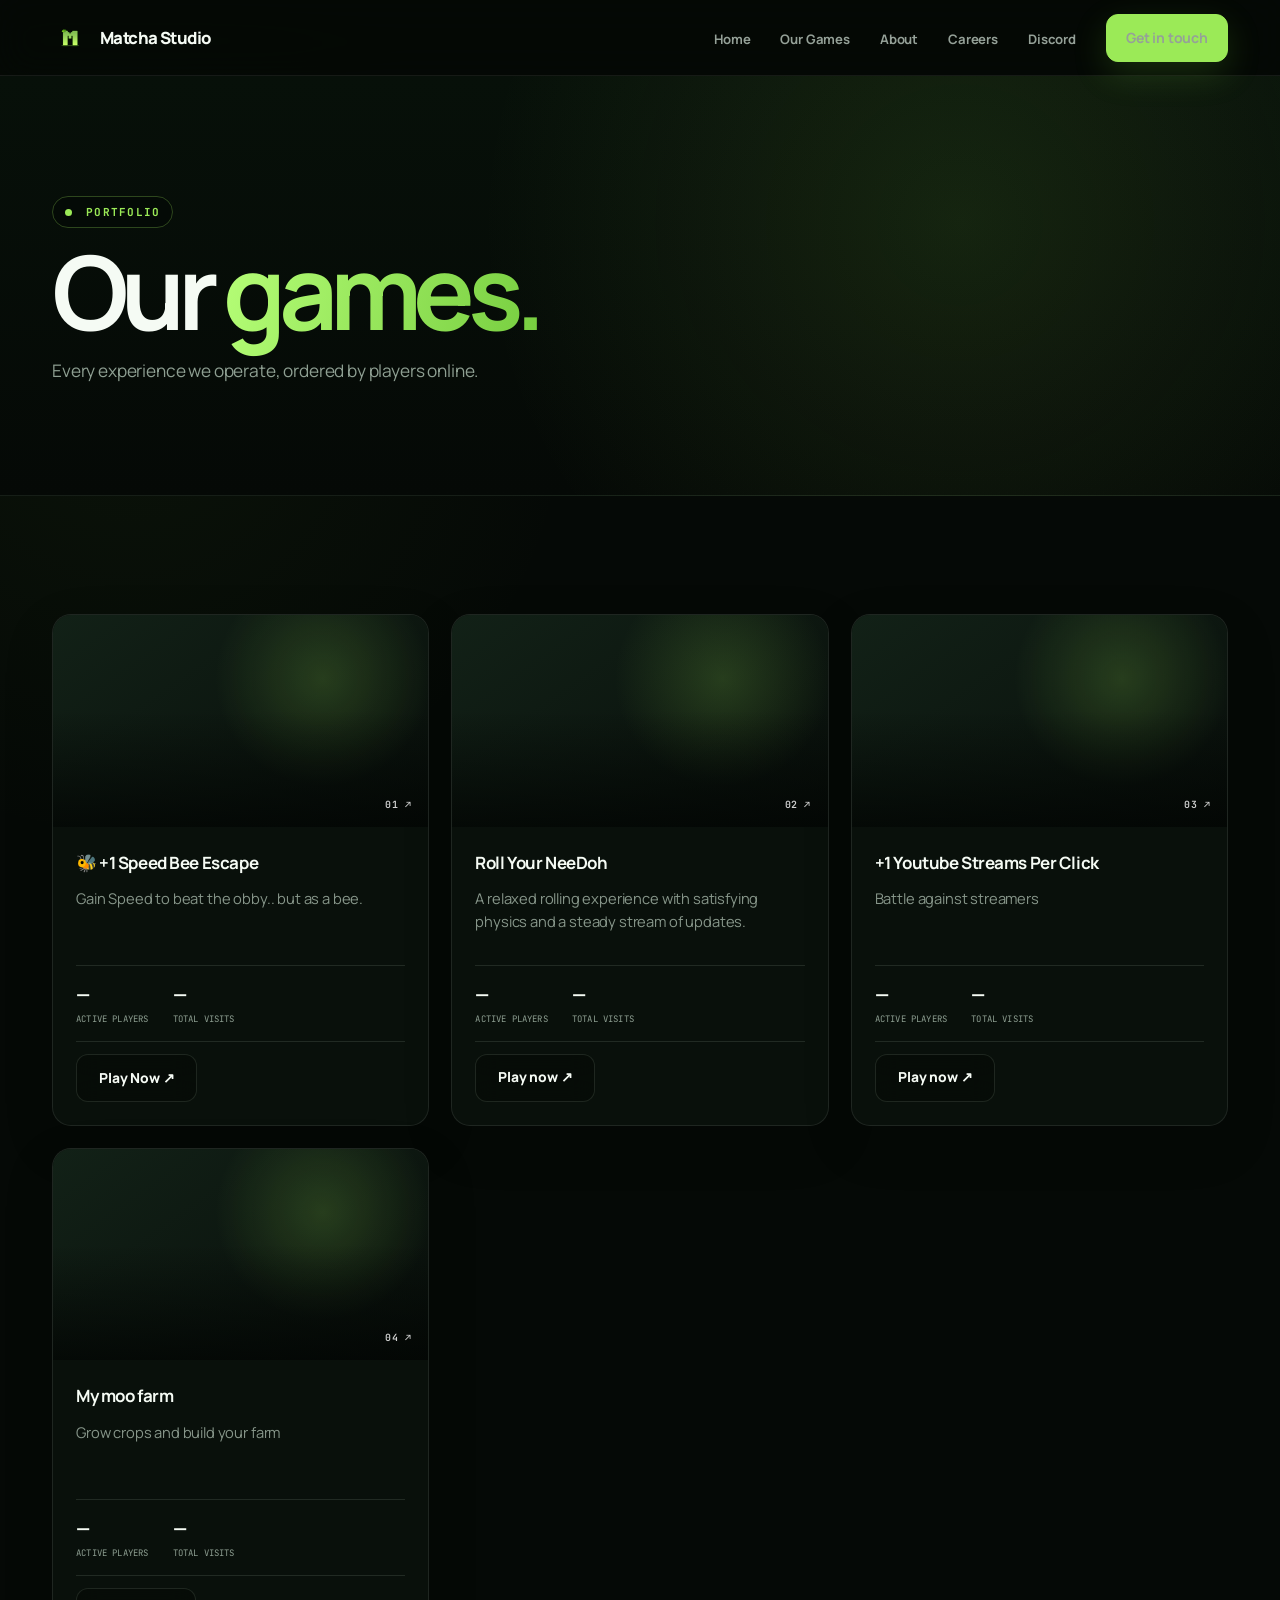
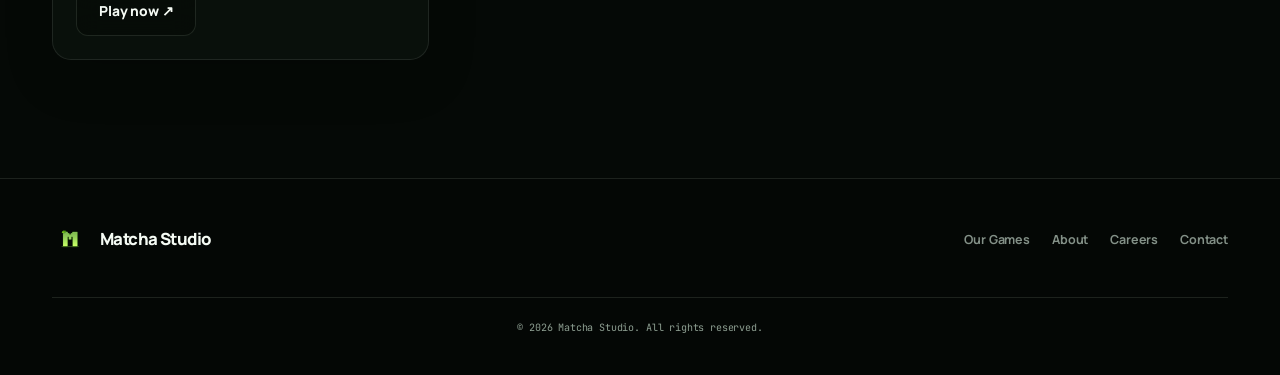
==== commit 91cd7f9a: "changes" ====
--- a/experiences.html
+++ b/experiences.html
@@ -37,9 +37,9 @@
 
 <header class="hero page-hero">
   <div class="container">
-    <span class="eyebrow"><span class="pulse-dot"></span> Live portfolio</span>
+    <span class="eyebrow"><span class="pulse-dot"></span> Portfolio</span>
     <h1>Our <span>games.</span></h1>
-    <p class="lead">Every experience we operate, with live player counts and visit totals pulled straight from Roblox.</p>
+    <p class="lead">Every experience we operate, ordered by players online.</p>
   </div>
 </header>
 
--- a/css/style.css
+++ b/css/style.css
@@ -911,7 +911,7 @@
   filter: blur(12px);
   pointer-events: none;
 }
-.live-card__top { position: relative; font-family: "JetBrains Mono", monospace; font-size: 0.68rem; }
+.live-card__top { position: relative; justify-content: flex-end; font-family: "JetBrains Mono", monospace; font-size: 0.68rem; }
 .live-badge { padding: 6px 11px; font-size: 0.64rem; }
 .live-card__value { font-size: clamp(3.4rem, 6vw, 5.2rem); line-height: 1; letter-spacing: -0.07em; }
 .live-card__label { margin-top: 9px; }
@@ -995,6 +995,11 @@
 }
 .game-card:hover { border-color: var(--border-strong); transform: translateY(-7px); box-shadow: 0 28px 64px rgba(0, 0, 0, 0.28); }
 .game-card__image { position: relative; aspect-ratio: 16 / 9; overflow: hidden; transition: transform 0.6s cubic-bezier(.2,.8,.2,1); }
+.game-card__image--placeholder {
+  background:
+    radial-gradient(circle at 72% 30%, rgba(155, 234, 87, 0.18), transparent 35%),
+    linear-gradient(145deg, #122117, #080e0a);
+}
 .game-card:hover .game-card__image { transform: scale(1.025); }
 .game-card__image::after {
   position: absolute;
@@ -1009,7 +1014,7 @@
   bottom: 14px;
   left: 17px;
   display: flex;
-  justify-content: space-between;
+  justify-content: flex-end;
   color: rgba(255, 255, 255, 0.82);
   font-family: "JetBrains Mono", monospace;
   font-size: 0.62rem;
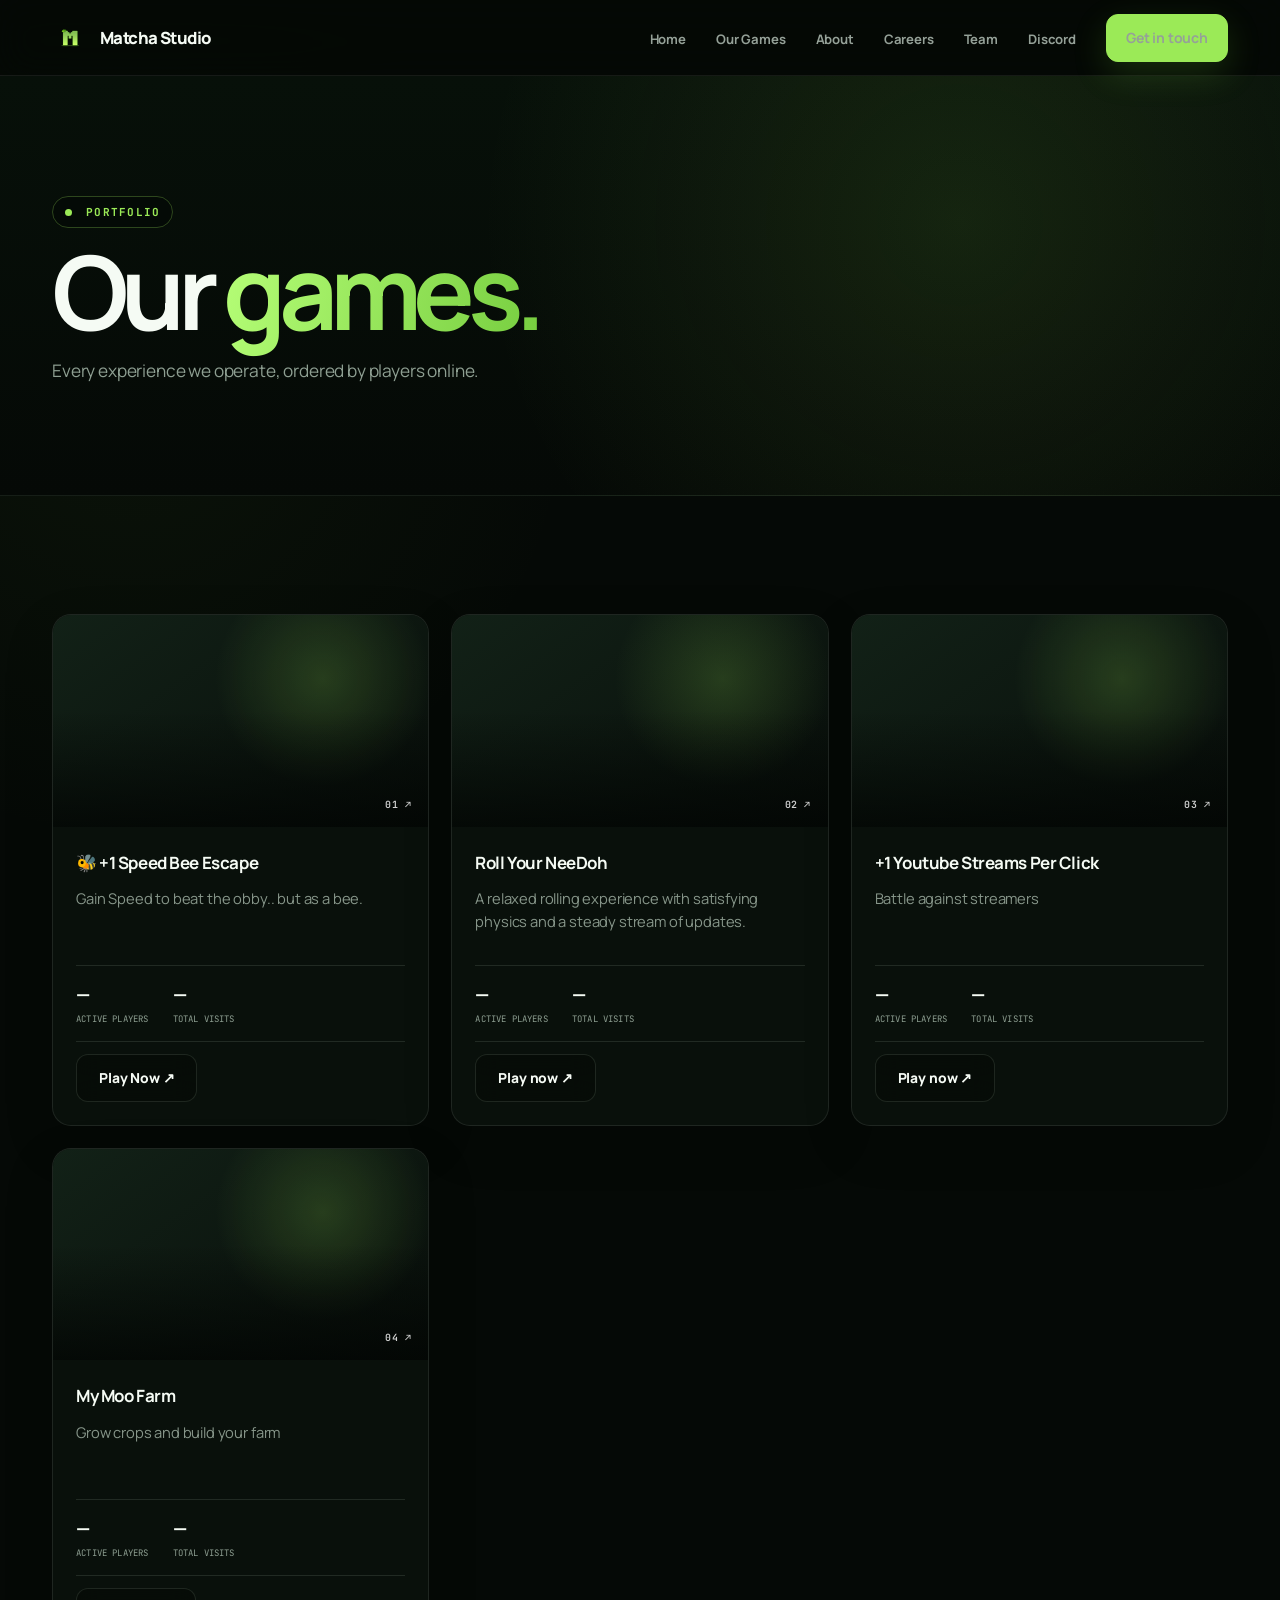
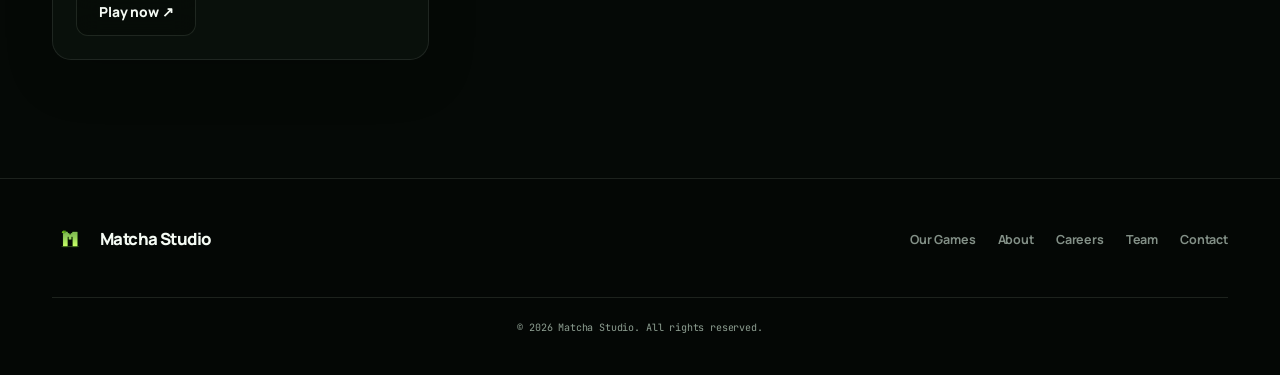
==== commit 39c8cc9e: "matcha" ====
--- a/experiences.html
+++ b/experiences.html
@@ -10,7 +10,7 @@
 <link rel="stylesheet" href="css/style.css" />
 <link rel="icon" type="image/png" href="images/logo.png" />
 </head>
-<body>
+<body data-page="experiences">
 
 <div id="page-loader" class="page-loader">
   <img src="images/logo.png" class="page-loader__logo" alt="Matcha Studio">
@@ -28,6 +28,7 @@
       <li><a href="/experiences">Our Games</a></li>
       <li><a href="/#about">About</a></li>
       <li><a href="/#careers">Careers</a></li>
+      <li><a href="/team">Team</a></li>
       <li><a href="https://discord.gg/TQrd3wcyf7" target="_blank" rel="noopener">Discord</a></li>
       <li><a href="/#contact" class="btn btn--primary">Get in touch</a></li>
     </ul>
@@ -60,6 +61,7 @@
       <li><a href="/experiences">Our Games</a></li>
       <li><a href="/#about">About</a></li>
       <li><a href="/#careers">Careers</a></li>
+      <li><a href="/team">Team</a></li>
       <li><a href="/#contact">Contact</a></li>
     </ul>
     <p class="footer-note">© 2026 Matcha Studio. All rights reserved.</p>
--- a/css/style.css
+++ b/css/style.css
@@ -1171,3 +1171,245 @@
   .capability-strip__track, .hero-mosaic__row { animation: none; }
   .reveal { opacity: 1; transform: none; transition: none; }
 }
+
+/* ---------- Cursor, reload leaves, partners, and team ---------- */
+
+.custom-cursor-enabled,
+.custom-cursor-enabled a,
+.custom-cursor-enabled button,
+.custom-cursor-enabled input,
+.custom-cursor-enabled textarea,
+.custom-cursor-enabled select { cursor: none; }
+
+.cursor-dot,
+.cursor-ring {
+  position: fixed;
+  z-index: 10000;
+  top: 0;
+  left: 0;
+  pointer-events: none;
+  opacity: 0;
+  will-change: transform;
+}
+
+.cursor-dot {
+  width: 7px;
+  height: 7px;
+  border-radius: 50%;
+  background: var(--accent-bright, var(--accent));
+  box-shadow: 0 0 14px rgba(155, 234, 87, 0.85);
+}
+
+.cursor-ring {
+  width: 30px;
+  height: 30px;
+  border: 1px solid rgba(155, 234, 87, 0.72);
+  border-radius: 50%;
+  background: rgba(155, 234, 87, 0.035);
+  transition: width 180ms ease, height 180ms ease, margin 180ms ease,
+    border-color 180ms ease, background 180ms ease, opacity 150ms ease;
+}
+
+.cursor--visible { opacity: 1; }
+.cursor-ring.cursor--active {
+  width: 46px;
+  height: 46px;
+  border-color: rgba(155, 234, 87, 0.95);
+  background: rgba(155, 234, 87, 0.11);
+}
+
+.leaf-fall {
+  position: fixed;
+  z-index: 45;
+  inset: 0;
+  overflow: hidden;
+  pointer-events: none;
+}
+
+.falling-leaf {
+  position: absolute;
+  top: -12vh;
+  left: var(--leaf-left);
+  width: var(--leaf-size);
+  aspect-ratio: 0.72;
+  border: 1px solid rgba(210, 255, 177, 0.24);
+  border-radius: 100% 0 100% 0;
+  background: linear-gradient(145deg, #b2f06f 5%, #65ad3e 58%, #265d2e);
+  box-shadow: 0 3px 13px rgba(73, 161, 57, 0.28);
+  opacity: var(--leaf-opacity);
+  transform-origin: center;
+  animation: leafFall var(--leaf-duration) cubic-bezier(.28,.55,.45,.92) var(--leaf-delay) both;
+}
+
+.falling-leaf::after {
+  position: absolute;
+  top: 14%;
+  bottom: 12%;
+  left: 48%;
+  width: 1px;
+  background: rgba(28, 83, 35, 0.5);
+  content: "";
+  transform: rotate(39deg);
+  transform-origin: bottom;
+}
+
+@keyframes leafFall {
+  0% { transform: translate3d(0, -10vh, 0) rotate(0deg); }
+  34% { transform: translate3d(var(--leaf-drift-reverse), 35vh, 0) rotate(var(--leaf-spin-mid)); }
+  68% { transform: translate3d(var(--leaf-drift), 74vh, 0) rotate(var(--leaf-spin-late)); }
+  100% { transform: translate3d(var(--leaf-drift-end), 116vh, 0) rotate(var(--leaf-spin)); }
+}
+
+.partners-section {
+  overflow: hidden;
+  border-top: 1px solid rgba(255, 255, 255, 0.055);
+  border-bottom: 1px solid rgba(255, 255, 255, 0.055);
+  background:
+    radial-gradient(circle at 70% 0%, rgba(155, 234, 87, 0.075), transparent 32rem),
+    #070d09;
+}
+
+.partners-section .section-head { margin-bottom: 44px; }
+.partners-marquee {
+  width: 100%;
+  overflow: hidden;
+  mask-image: linear-gradient(to right, transparent, #000 8%, #000 92%, transparent);
+}
+
+.partners-marquee__track {
+  display: flex;
+  width: max-content;
+  animation: partnersMarquee 28s linear infinite;
+  will-change: transform;
+}
+
+.partners-marquee__group {
+  display: flex;
+  flex: none;
+  align-items: center;
+  gap: 22px;
+  padding-right: 22px;
+}
+
+.partner-logo {
+  display: grid;
+  width: clamp(170px, 19vw, 240px);
+  height: 112px;
+  padding: 24px 30px;
+  place-items: center;
+  border: 1px solid var(--border);
+  border-radius: 17px;
+  background: rgba(255, 255, 255, 0.025);
+  transition: border-color 200ms ease, background 200ms ease, transform 200ms ease;
+}
+
+a.partner-logo:hover {
+  border-color: var(--border-strong);
+  background: rgba(155, 234, 87, 0.075);
+  transform: translateY(-3px);
+}
+
+.partner-logo img {
+  width: 100%;
+  height: 100%;
+  object-fit: contain;
+  filter: saturate(0.75) brightness(1.08);
+}
+
+@keyframes partnersMarquee { to { transform: translateX(-50%); } }
+
+.team-hero { border-bottom: 1px solid var(--border); }
+.team-section { min-height: 48vh; }
+.team-grid {
+  display: grid;
+  grid-template-columns: repeat(3, minmax(0, 1fr));
+  gap: 22px;
+}
+
+.team-card {
+  overflow: hidden;
+  border: 1px solid var(--border);
+  border-radius: 21px;
+  background: linear-gradient(145deg, rgba(14, 25, 17, 0.96), rgba(7, 13, 9, 0.96));
+  box-shadow: 0 22px 60px rgba(0, 0, 0, 0.18);
+  transition: transform 260ms cubic-bezier(.2,.8,.2,1), border-color 260ms ease, box-shadow 260ms ease;
+}
+
+.team-card:hover {
+  border-color: var(--border-strong);
+  box-shadow: 0 30px 72px rgba(0, 0, 0, 0.3);
+  transform: translateY(-7px);
+}
+
+.team-card__avatar-wrap {
+  position: relative;
+  aspect-ratio: 1 / 0.92;
+  overflow: hidden;
+  background:
+    radial-gradient(circle at 65% 25%, rgba(155, 234, 87, 0.2), transparent 42%),
+    #0d1911;
+}
+
+.team-card__avatar-wrap::after {
+  position: absolute;
+  inset: 0;
+  background: linear-gradient(180deg, transparent 55%, rgba(5, 10, 7, 0.6));
+  content: "";
+}
+
+.team-card__avatar {
+  width: 100%;
+  height: 100%;
+  object-fit: cover;
+  transition: transform 600ms cubic-bezier(.2,.8,.2,1);
+}
+
+.team-card:hover .team-card__avatar { transform: scale(1.035); }
+.team-card__status {
+  position: absolute;
+  z-index: 2;
+  right: 18px;
+  bottom: 18px;
+  width: 13px;
+  height: 13px;
+  border: 3px solid #0a120d;
+  border-radius: 50%;
+  background: var(--accent);
+  box-shadow: 0 0 14px rgba(155, 234, 87, 0.6);
+}
+
+.team-card__body { padding: 24px; }
+.team-card__role {
+  display: block;
+  margin-bottom: 10px;
+  color: var(--accent);
+  font-family: "JetBrains Mono", monospace;
+  font-size: 0.62rem;
+  font-weight: 600;
+  letter-spacing: 0.1em;
+  text-transform: uppercase;
+}
+.team-card__body h2 { margin: 0; font-size: 1.35rem; letter-spacing: -0.035em; }
+.team-card__username { margin: 6px 0 20px; color: var(--text-muted); font-size: 0.86rem; }
+.team-card__link { color: #b9c8bc; font-size: 0.78rem; font-weight: 700; text-decoration: none; }
+.team-card__link:hover { color: var(--accent); }
+.team-note { margin: 28px 0 0; color: var(--text-muted); font-size: 0.84rem; }
+
+@media (max-width: 900px) {
+  .team-grid { grid-template-columns: repeat(2, minmax(0, 1fr)); }
+}
+
+@media (max-width: 620px) {
+  .team-grid { grid-template-columns: 1fr; }
+  .partner-logo { width: 158px; height: 92px; padding: 20px 24px; }
+}
+
+@media (pointer: coarse) {
+  .cursor-dot, .cursor-ring { display: none; }
+}
+
+@media (prefers-reduced-motion: reduce) {
+  .partners-marquee__track { animation: none; }
+  .leaf-fall, .cursor-dot, .cursor-ring { display: none; }
+  .team-card, .team-card__avatar, .partner-logo { transition: none; }
+}
